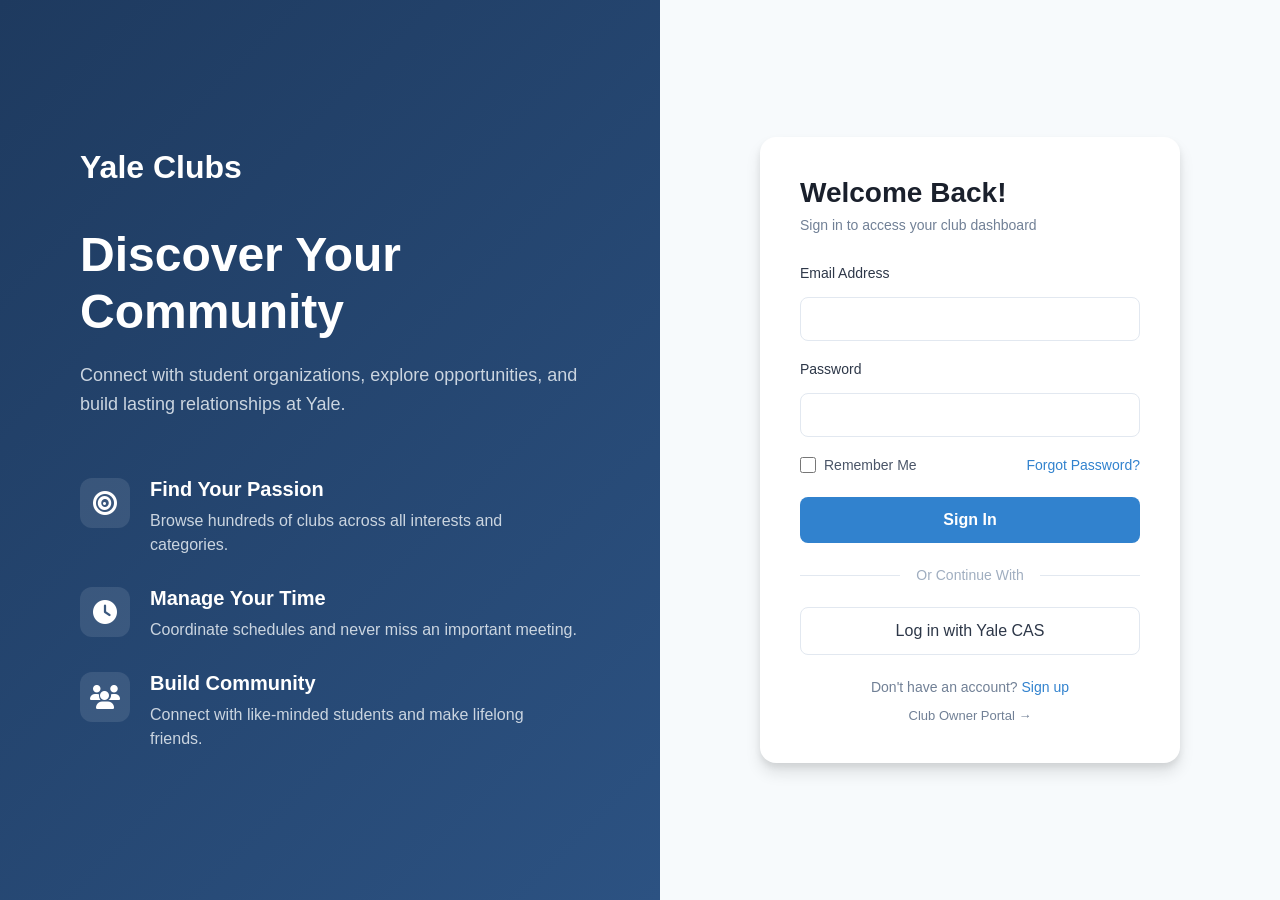
==== pages/student/index.html @ 203484f3 "Initial commit: Yale Clubs web application" ====
<!DOCTYPE html>
<html lang="en">
<head>
    <!-- Meta Tags -->
    <meta charset="UTF-8">
    <meta name="viewport" content="width=device-width, initial-scale=1.0">
    <title>Yale Clubs - Sign In</title>
    
    <!-- Stylesheets -->
    <link rel="stylesheet" href="../../css/styles.css">
    <link rel="stylesheet" href="https://cdnjs.cloudflare.com/ajax/libs/font-awesome/6.4.0/css/all.min.css">
</head>
<body>
    <div class="container">
        <!-- Left Column - Promotional Content -->
        <div class="left-column">
            <div class="content-wrapper">
                <!-- Logo and Headline -->
                <h1 class="logo">Yale Clubs</h1>
                <h2 class="headline">Discover Your Community</h2>
                <p class="description">
                    Connect with student organizations, explore opportunities, and build lasting relationships at Yale.
                </p>
                
                <!-- Features Section -->
                <div class="features">
                    <div class="feature">
                        <div class="feature-icon">
                            <i class="fas fa-bullseye"></i>
                        </div>
                        <div class="feature-content">
                            <h3>Find Your Passion</h3>
                            <p>Browse hundreds of clubs across all interests and categories.</p>
                        </div>
                    </div>
                    
                    <div class="feature">
                        <div class="feature-icon">
                            <i class="fas fa-clock"></i>
                        </div>
                        <div class="feature-content">
                            <h3>Manage Your Time</h3>
                            <p>Coordinate schedules and never miss an important meeting.</p>
                        </div>
                    </div>
                    
                    <div class="feature">
                        <div class="feature-icon">
                            <i class="fas fa-users"></i>
                        </div>
                        <div class="feature-content">
                            <h3>Build Community</h3>
                            <p>Connect with like-minded students and make lifelong friends.</p>
                        </div>
                    </div>
                </div>
            </div>
        </div>
        
        <!-- Right Column - Login Form -->
        <div class="right-column">
            <div class="login-card">
                <!-- Card Header -->
                <h2 class="card-title">Welcome Back!</h2>
                <p class="card-subtitle">Sign in to access your club dashboard</p>
                
                <!-- Login Form -->
                <form class="login-form">
                    <!-- Email Input -->
                    <div class="form-group">
                        <label for="email">Email Address</label>
                        <input type="email" id="email" name="email" required>
                    </div>
                    
                    <!-- Password Input -->
                    <div class="form-group">
                        <label for="password">Password</label>
                        <input type="password" id="password" name="password" required>
                    </div>
                    
                    <!-- Form Options -->
                    <div class="form-options">
                        <label class="checkbox-label">
                            <input type="checkbox" name="remember">
                            <span>Remember Me</span>
                        </label>
                        <a href="#" class="forgot-password">Forgot Password?</a>
                    </div>
                    
                    <!-- Submit Button -->
                    <button type="submit" class="btn-primary">Sign In</button>
                </form>
                
                <!-- Divider -->
                <div class="divider">
                    <span>Or Continue With</span>
                </div>
                
                <!-- CAS Login Button -->
                <button type="button" class="btn-cas">
                    Log in with Yale CAS
                </button>
                
                <!-- JavaScript Handlers -->
                <script>
                    document.querySelector('.login-form').addEventListener('submit', function(e) {
                        e.preventDefault();
                        window.location.href = 'dashboard.html';
                    });
                    
                    document.querySelector('.btn-cas').addEventListener('click', function(e) {
                        e.preventDefault();
                        window.location.href = 'dashboard.html';
                    });
                </script>
                
                <!-- Sign Up Link -->
                <p class="signup-link">
                    Don't have an account? <a href="#">Sign up</a>
                </p>
                
                <!-- Club Owner Portal Link -->
                <p class="signup-link" style="margin-top: 12px;">
                    <a href="../club/club-portal.html" style="color: #718096; font-size: 13px;">Club Owner Portal →</a>
                </p>
            </div>
        </div>
    </div>
</body>
</html>
---- css/styles.css ----
* {
    margin: 0;
    padding: 0;
    box-sizing: border-box;
}

body {
    font-family: -apple-system, BlinkMacSystemFont, 'Segoe UI', Roboto, 'Helvetica Neue', Arial, sans-serif;
    height: 100vh;
    overflow: hidden;
}

.container {
    display: flex;
    height: 100vh;
}

/* Left Column Styles */
.left-column {
    flex: 1;
    background: linear-gradient(135deg, #1e3a5f 0%, #2c5282 100%);
    color: white;
    display: flex;
    align-items: center;
    justify-content: center;
    padding: 60px;
}

.content-wrapper {
    max-width: 500px;
}

.logo {
    font-size: 32px;
    font-weight: 700;
    margin-bottom: 40px;
    color: white;
}

.headline {
    font-size: 48px;
    font-weight: 700;
    margin-bottom: 20px;
    line-height: 1.2;
    color: white;
}

.description {
    font-size: 18px;
    line-height: 1.6;
    color: #cbd5e0;
    margin-bottom: 60px;
}

.features {
    display: flex;
    flex-direction: column;
    gap: 30px;
}

.feature {
    display: flex;
    align-items: flex-start;
    gap: 20px;
}

.feature-icon {
    width: 50px;
    height: 50px;
    display: flex;
    align-items: center;
    justify-content: center;
    background: rgba(255, 255, 255, 0.1);
    border-radius: 12px;
    flex-shrink: 0;
}

.feature-icon i {
    font-size: 24px;
    color: white;
}

.feature-content h3 {
    font-size: 20px;
    font-weight: 600;
    margin-bottom: 8px;
    color: white;
}

.feature-content p {
    font-size: 16px;
    line-height: 1.5;
    color: #cbd5e0;
}

/* Right Column Styles */
.right-column {
    flex: 1;
    background: #f7fafc;
    display: flex;
    align-items: center;
    justify-content: center;
    padding: 40px;
}

.login-card {
    background: white;
    border-radius: 16px;
    box-shadow: 0 4px 6px rgba(0, 0, 0, 0.07), 0 10px 15px rgba(0, 0, 0, 0.1);
    padding: 40px;
    width: 100%;
    max-width: 420px;
}

.card-title {
    font-size: 28px;
    font-weight: 700;
    color: #1a202c;
    margin-bottom: 8px;
}

.card-subtitle {
    font-size: 14px;
    color: #718096;
    margin-bottom: 32px;
}

.login-form {
    margin-bottom: 24px;
}

.form-group {
    margin-bottom: 20px;
}

.form-group label {
    display: block;
    font-size: 14px;
    font-weight: 500;
    color: #2d3748;
    margin-bottom: 8px;
}

.form-group input {
    width: 100%;
    padding: 12px 16px;
    font-size: 16px;
    border: 1px solid #e2e8f0;
    border-radius: 8px;
    transition: border-color 0.2s, box-shadow 0.2s;
    background: white;
}

.form-group input:focus {
    outline: none;
    border-color: #3182ce;
    box-shadow: 0 0 0 3px rgba(49, 130, 206, 0.1);
}

.form-options {
    display: flex;
    justify-content: space-between;
    align-items: center;
    margin-bottom: 24px;
}

.checkbox-label {
    display: flex;
    align-items: center;
    gap: 8px;
    font-size: 14px;
    color: #4a5568;
    cursor: pointer;
}

.checkbox-label input[type="checkbox"] {
    width: 16px;
    height: 16px;
    cursor: pointer;
}

.forgot-password {
    font-size: 14px;
    color: #3182ce;
    text-decoration: none;
    font-weight: 500;
    transition: color 0.2s;
}

.forgot-password:hover {
    color: #2c5282;
}

.btn-primary {
    width: 100%;
    padding: 14px;
    font-size: 16px;
    font-weight: 600;
    color: white;
    background: #3182ce;
    border: none;
    border-radius: 8px;
    cursor: pointer;
    transition: background-color 0.2s;
}

.btn-primary:hover {
    background: #2c5282;
}

.btn-primary:active {
    background: #2a4a7a;
}

.divider {
    display: flex;
    align-items: center;
    text-align: center;
    margin: 24px 0;
    color: #a0aec0;
    font-size: 14px;
}

.divider::before,
.divider::after {
    content: '';
    flex: 1;
    border-bottom: 1px solid #e2e8f0;
}

.divider span {
    padding: 0 16px;
}

.btn-cas {
    width: 100%;
    padding: 14px;
    font-size: 16px;
    font-weight: 500;
    color: #2d3748;
    background: white;
    border: 1px solid #e2e8f0;
    border-radius: 8px;
    cursor: pointer;
    transition: border-color 0.2s, background-color 0.2s;
    margin-bottom: 24px;
}

.btn-cas:hover {
    border-color: #cbd5e0;
    background: #f7fafc;
}

.signup-link {
    text-align: center;
    font-size: 14px;
    color: #718096;
}

.signup-link a {
    color: #3182ce;
    text-decoration: none;
    font-weight: 500;
    transition: color 0.2s;
}

.signup-link a:hover {
    color: #2c5282;
}

/* Responsive Design */
@media (max-width: 968px) {
    .container {
        flex-direction: column;
    }
    
    .left-column {
        padding: 40px;
        min-height: 40vh;
    }
    
    .headline {
        font-size: 36px;
    }
    
    .features {
        gap: 20px;
    }
    
    .right-column {
        padding: 20px;
    }
}

@media (max-width: 640px) {
    .left-column {
        padding: 30px 20px;
    }
    
    .logo {
        font-size: 24px;
        margin-bottom: 20px;
    }
    
    .headline {
        font-size: 28px;
        margin-bottom: 12px;
    }
    
    .description {
        font-size: 16px;
        margin-bottom: 40px;
    }
    
    .feature {
        gap: 15px;
    }
    
    .feature-icon {
        width: 40px;
        height: 40px;
    }
    
    .feature-icon i {
        font-size: 20px;
    }
    
    .feature-content h3 {
        font-size: 18px;
    }
    
    .feature-content p {
        font-size: 14px;
    }
    
    .login-card {
        padding: 30px 24px;
    }
    
    .card-title {
        font-size: 24px;
    }
}

/* Dashboard Styles */
.dashboard-body {
    overflow: auto;
    background: #f7fafc;
}

/* Navigation Bar */
.navbar {
    background: linear-gradient(135deg, #1e3a5f 0%, #2c5282 100%);
    padding: 0 40px;
    height: 70px;
    display: flex;
    align-items: center;
    box-shadow: 0 2px 4px rgba(0, 0, 0, 0.1);
    position: sticky;
    top: 0;
    z-index: 1000;
}

.nav-container {
    width: 100%;
    max-width: 1400px;
    margin: 0 auto;
    display: flex;
    justify-content: space-between;
    align-items: center;
}

.nav-brand {
    display: flex;
    align-items: center;
    gap: 12px;
    text-decoration: none;
    color: inherit;
    transition: opacity 0.2s;
}

.nav-brand:hover {
    opacity: 0.9;
}

.logo-icon {
    width: 40px;
    height: 40px;
    background: white;
    color: #1e3a5f;
    display: flex;
    align-items: center;
    justify-content: center;
    font-weight: 700;
    font-size: 18px;
    border-radius: 4px;
}

.logo-text {
    font-size: 20px;
    font-weight: 600;
    color: white;
}

.nav-links {
    display: flex;
    align-items: center;
    gap: 8px;
}

.nav-link {
    padding: 10px 16px;
    color: #e2e8f0;
    text-decoration: none;
    font-size: 15px;
    font-weight: 500;
    border-radius: 8px;
    transition: all 0.2s;
    white-space: nowrap;
}

.nav-link:hover {
    color: white;
    background: rgba(255, 255, 255, 0.1);
}

.nav-link.active {
    color: #1e3a5f;
    background: #90cdf4;
    font-weight: 600;
}

.dashboard-content {
    padding: 40px;
    max-width: 1400px;
    margin: 0 auto;
}

.content-wrapper-dashboard {
    background: white;
    padding: 40px;
    border-radius: 12px;
    box-shadow: 0 1px 3px rgba(0, 0, 0, 0.1);
}

.content-wrapper-dashboard h1 {
    font-size: 32px;
    color: #1a202c;
    margin-bottom: 12px;
}

.content-wrapper-dashboard p {
    font-size: 16px;
    color: #718096;
}

/* Responsive Navigation */
@media (max-width: 968px) {
    .navbar {
        padding: 0 20px;
        height: 60px;
    }
    
    .nav-links {
        gap: 4px;
    }
    
    .nav-link {
        padding: 8px 12px;
        font-size: 14px;
    }
    
    .logo-icon {
        width: 36px;
        height: 36px;
        font-size: 16px;
    }
    
    .logo-text {
        font-size: 18px;
    }
}

@media (max-width: 768px) {
    .navbar {
        padding: 0 16px;
    }
    
    .nav-links {
        gap: 2px;
        overflow-x: auto;
        -webkit-overflow-scrolling: touch;
    }
    
    .nav-link {
        padding: 8px 10px;
        font-size: 13px;
    }
    
    .logo-text {
        display: none;
    }
    
    .dashboard-content {
        padding: 20px;
    }
    
    .content-wrapper-dashboard {
        padding: 24px;
    }
}

/* Applications Page Styles */
.applications-page {
    width: 100%;
}

.page-header {
    margin-bottom: 32px;
}

.page-title {
    font-size: 36px;
    font-weight: 700;
    color: #1a202c;
    margin-bottom: 8px;
}

.page-subtitle {
    font-size: 16px;
    color: #718096;
}

/* Summary Cards */
.summary-cards {
    display: grid;
    grid-template-columns: repeat(auto-fit, minmax(200px, 1fr));
    gap: 24px;
    margin-bottom: 40px;
}

.summary-card {
    background: white;
    border-radius: 12px;
    padding: 24px;
    box-shadow: 0 1px 3px rgba(0, 0, 0, 0.1);
    display: flex;
    align-items: center;
    gap: 16px;
    transition: transform 0.2s, box-shadow 0.2s;
}

.summary-card:hover {
    transform: translateY(-2px);
    box-shadow: 0 4px 6px rgba(0, 0, 0, 0.1);
}

.summary-icon {
    width: 48px;
    height: 48px;
    background: #edf2f7;
    border-radius: 10px;
    display: flex;
    align-items: center;
    justify-content: center;
    color: #4a5568;
    font-size: 20px;
}

.summary-icon.accepted {
    background: #c6f6d5;
    color: #22543d;
}

.summary-content {
    flex: 1;
}

.summary-label {
    font-size: 14px;
    color: #718096;
    margin-bottom: 4px;
}

.summary-value {
    font-size: 28px;
    font-weight: 700;
    color: #1a202c;
}

/* Application Listings */
.applications-list {
    display: flex;
    flex-direction: column;
    gap: 24px;
}

.application-card {
    background: white;
    border-radius: 12px;
    padding: 24px;
    box-shadow: 0 1px 3px rgba(0, 0, 0, 0.1);
    transition: box-shadow 0.2s;
}

.application-card:hover {
    box-shadow: 0 4px 6px rgba(0, 0, 0, 0.1);
}

.application-header {
    display: flex;
    justify-content: space-between;
    align-items: flex-start;
    margin-bottom: 16px;
    flex-wrap: wrap;
    gap: 16px;
}

.application-title-section {
    display: flex;
    align-items: center;
    gap: 12px;
    flex: 1;
}

.application-status-icon {
    font-size: 20px;
    width: 32px;
    height: 32px;
    display: flex;
    align-items: center;
    justify-content: center;
    border-radius: 6px;
}

.application-status-icon.under-review {
    color: #d69e2e;
    background: #fefcbf;
}

.application-status-icon.accepted {
    color: #22543d;
    background: #c6f6d5;
}

.application-title {
    font-size: 20px;
    font-weight: 600;
    color: #1a202c;
    margin: 0;
}

.application-actions {
    display: flex;
    gap: 12px;
    align-items: center;
}

.btn-secondary {
    padding: 10px 20px;
    font-size: 14px;
    font-weight: 500;
    color: #4a5568;
    background: white;
    border: 1px solid #e2e8f0;
    border-radius: 8px;
    cursor: pointer;
    transition: all 0.2s;
}

.btn-secondary:hover {
    border-color: #cbd5e0;
    background: #f7fafc;
}

.btn-primary-small {
    padding: 10px 20px;
    font-size: 14px;
    font-weight: 600;
    color: white;
    background: #3182ce;
    border: none;
    border-radius: 8px;
    cursor: pointer;
    transition: background-color 0.2s;
}

.btn-primary-small:hover {
    background: #2c5282;
}

.application-info {
    display: flex;
    flex-direction: column;
    gap: 12px;
}

.application-date {
    font-size: 14px;
    color: #718096;
    margin: 0;
}

.application-status {
    display: flex;
    align-items: center;
}

.status-badge {
    display: inline-block;
    padding: 6px 12px;
    font-size: 13px;
    font-weight: 600;
    border-radius: 6px;
    text-transform: uppercase;
    letter-spacing: 0.5px;
}

.status-under-review {
    background: #fefcbf;
    color: #d69e2e;
}

.status-accepted {
    background: #c6f6d5;
    color: #22543d;
}

.application-message {
    font-size: 14px;
    color: #4a5568;
    margin: 0;
    line-height: 1.5;
}

/* Responsive Applications Page */
@media (max-width: 768px) {
    .page-title {
        font-size: 28px;
    }
    
    .summary-cards {
        grid-template-columns: 1fr;
        gap: 16px;
    }
    
    .application-header {
        flex-direction: column;
    }
    
    .application-actions {
        width: 100%;
        flex-direction: column;
    }
    
    .btn-secondary,
    .btn-primary-small {
        width: 100%;
    }
}

/* Profile Page Styles */
.profile-page {
    width: 100%;
    max-width: 900px;
}

/* Profile Card Section */
.profile-card {
    background: white;
    border-radius: 12px;
    padding: 32px;
    box-shadow: 0 1px 3px rgba(0, 0, 0, 0.1);
    margin-bottom: 32px;
    display: flex;
    gap: 32px;
    flex-wrap: wrap;
}

.profile-picture-section {
    display: flex;
    flex-direction: column;
    align-items: center;
    gap: 16px;
}

.profile-picture {
    width: 120px;
    height: 120px;
    border-radius: 50%;
    background: linear-gradient(135deg, #1e3a5f 0%, #2c5282 100%);
    display: flex;
    align-items: center;
    justify-content: center;
    color: white;
    font-size: 48px;
}

.btn-change-photo {
    padding: 8px 16px;
    font-size: 14px;
    font-weight: 500;
    color: #4a5568;
    background: white;
    border: 1px solid #e2e8f0;
    border-radius: 8px;
    cursor: pointer;
    transition: all 0.2s;
}

.btn-change-photo:hover {
    border-color: #cbd5e0;
    background: #f7fafc;
}

.profile-info-section {
    flex: 1;
    min-width: 300px;
}

.profile-header-actions {
    display: flex;
    justify-content: space-between;
    align-items: flex-start;
    margin-bottom: 8px;
    flex-wrap: wrap;
    gap: 16px;
}

.profile-name {
    font-size: 28px;
    font-weight: 700;
    color: #1a202c;
    margin: 0;
}

.btn-edit-profile {
    padding: 8px 16px;
    font-size: 14px;
    font-weight: 500;
    color: #4a5568;
    background: white;
    border: 1px solid #e2e8f0;
    border-radius: 8px;
    cursor: pointer;
    transition: all 0.2s;
    display: flex;
    align-items: center;
    gap: 8px;
}

.btn-edit-profile:hover {
    border-color: #cbd5e0;
    background: #f7fafc;
}

.profile-title {
    font-size: 16px;
    color: #4a5568;
    margin: 0 0 24px 0;
}

.profile-details {
    display: flex;
    flex-direction: column;
    gap: 16px;
}

.profile-detail-item {
    display: flex;
    align-items: center;
    gap: 12px;
    font-size: 15px;
    color: #2d3748;
}

.profile-detail-item i {
    width: 20px;
    color: #718096;
}

/* Profile Sections */
.profile-section {
    background: white;
    border-radius: 12px;
    padding: 32px;
    box-shadow: 0 1px 3px rgba(0, 0, 0, 0.1);
    margin-bottom: 24px;
}

.section-title {
    font-size: 24px;
    font-weight: 700;
    color: #1e3a5f;
    margin: 0 0 16px 0;
}

.section-content {
    font-size: 15px;
    color: #4a5568;
    line-height: 1.6;
    margin: 0 0 12px 0;
}

.section-link {
    font-size: 14px;
    color: #3182ce;
    text-decoration: none;
    font-weight: 500;
    transition: color 0.2s;
}

.section-link:hover {
    color: #2c5282;
}

.section-header {
    display: flex;
    justify-content: space-between;
    align-items: center;
    margin-bottom: 20px;
}

.section-header .section-title {
    margin: 0;
}

/* Skills Tags */
.skills-tags {
    display: flex;
    flex-wrap: wrap;
    gap: 12px;
    margin-bottom: 16px;
}

.skill-tag {
    padding: 8px 16px;
    font-size: 14px;
    font-weight: 500;
    color: #1e3a5f;
    background: #edf2f7;
    border-radius: 20px;
    display: inline-block;
}

/* Clubs List */
.clubs-list {
    display: flex;
    flex-direction: column;
    gap: 16px;
}

.club-item {
    display: flex;
    align-items: center;
    gap: 16px;
    padding: 16px;
    background: #f7fafc;
    border-radius: 8px;
    transition: background-color 0.2s;
}

.club-item:hover {
    background: #edf2f7;
}

.club-icon {
    width: 48px;
    height: 48px;
    border-radius: 50%;
    background: #edf2f7;
    color: #1e3a5f;
    display: flex;
    align-items: center;
    justify-content: center;
    font-weight: 700;
    font-size: 20px;
    flex-shrink: 0;
}

.club-info {
    flex: 1;
}

.club-name {
    font-size: 16px;
    font-weight: 600;
    color: #1a202c;
    margin: 0 0 4px 0;
}

.club-role {
    font-size: 14px;
    color: #718096;
    margin: 0;
}

.club-view-link {
    font-size: 14px;
    color: #3182ce;
    text-decoration: none;
    font-weight: 500;
    transition: color 0.2s;
}

.club-view-link:hover {
    color: #2c5282;
}

/* Preferences */
.preference-item {
    display: flex;
    justify-content: space-between;
    align-items: center;
    padding: 20px 0;
    border-bottom: 1px solid #e2e8f0;
}

.preference-item:last-child {
    border-bottom: none;
}

.preference-info {
    flex: 1;
}

.preference-name {
    font-size: 16px;
    font-weight: 600;
    color: #1a202c;
    margin: 0 0 4px 0;
}

.preference-description {
    font-size: 14px;
    color: #718096;
    margin: 0;
}

/* Toggle Switch */
.toggle-switch {
    position: relative;
    display: inline-block;
    width: 50px;
    height: 28px;
    margin-left: 16px;
}

.toggle-switch input {
    opacity: 0;
    width: 0;
    height: 0;
}

.toggle-slider {
    position: absolute;
    cursor: pointer;
    top: 0;
    left: 0;
    right: 0;
    bottom: 0;
    background-color: #cbd5e0;
    transition: 0.3s;
    border-radius: 28px;
}

.toggle-slider:before {
    position: absolute;
    content: "";
    height: 20px;
    width: 20px;
    left: 4px;
    bottom: 4px;
    background-color: white;
    transition: 0.3s;
    border-radius: 50%;
}

.toggle-switch input:checked + .toggle-slider {
    background-color: #3182ce;
}

.toggle-switch input:checked + .toggle-slider:before {
    transform: translateX(22px);
}

/* Account Links */
.account-links {
    display: flex;
    flex-direction: column;
    gap: 12px;
}

.account-link {
    font-size: 15px;
    color: #2d3748;
    text-decoration: none;
    padding: 12px 0;
    transition: color 0.2s;
}

.account-link:hover {
    color: #3182ce;
}

.account-link-danger {
    color: #e53e3e;
}

.account-link-danger:hover {
    color: #c53030;
}

/* Responsive Profile Page */
@media (max-width: 768px) {
    .profile-card {
        flex-direction: column;
        padding: 24px;
    }
    
    .profile-header-actions {
        flex-direction: column;
        align-items: flex-start;
    }
    
    .btn-edit-profile {
        width: 100%;
        justify-content: center;
    }
    
    .profile-section {
        padding: 24px;
    }
    
    .section-header {
        flex-direction: column;
        align-items: flex-start;
        gap: 12px;
    }
    
    .preference-item {
        flex-direction: column;
        align-items: flex-start;
        gap: 12px;
    }
    
    .toggle-switch {
        margin-left: 0;
    }
}

/* Dashboard Page Styles */
.dashboard-page {
    width: 100%;
}

.dashboard-header {
    margin-bottom: 32px;
}

.dashboard-title {
    font-size: 36px;
    font-weight: 700;
    color: #1a202c;
    margin: 0 0 8px 0;
}

.dashboard-subtitle {
    font-size: 16px;
    color: #718096;
    margin: 0;
}

/* Dashboard Summary Cards */
.dashboard-summary-cards {
    display: grid;
    grid-template-columns: repeat(auto-fit, minmax(200px, 1fr));
    gap: 24px;
    margin-bottom: 40px;
}

.summary-card-dashboard {
    background: white;
    border-radius: 12px;
    padding: 24px;
    box-shadow: 0 1px 3px rgba(0, 0, 0, 0.1);
    display: flex;
    align-items: center;
    gap: 16px;
    transition: transform 0.2s, box-shadow 0.2s;
}

.summary-card-dashboard:hover {
    transform: translateY(-2px);
    box-shadow: 0 4px 6px rgba(0, 0, 0, 0.1);
}

.summary-icon-dashboard {
    width: 56px;
    height: 56px;
    background: #edf2f7;
    border-radius: 12px;
    display: flex;
    align-items: center;
    justify-content: center;
    color: #3182ce;
    font-size: 24px;
    flex-shrink: 0;
}

.summary-content-dashboard {
    flex: 1;
}

.summary-label-dashboard {
    font-size: 14px;
    color: #718096;
    margin-bottom: 4px;
}

.summary-value-dashboard {
    font-size: 32px;
    font-weight: 700;
    color: #1a202c;
}

/* Dashboard Grid Layout */
.dashboard-grid {
    display: grid;
    grid-template-columns: 2fr 1fr;
    gap: 24px;
}

.dashboard-main-column {
    display: flex;
    flex-direction: column;
}

.dashboard-sidebar {
    display: flex;
    flex-direction: column;
    gap: 24px;
}

/* Dashboard Sections */
.dashboard-section {
    background: white;
    border-radius: 12px;
    padding: 32px;
    box-shadow: 0 1px 3px rgba(0, 0, 0, 0.1);
    margin-bottom: 24px;
}

.section-header-dashboard {
    display: flex;
    justify-content: space-between;
    align-items: center;
    margin-bottom: 24px;
}

.section-title-dashboard {
    font-size: 24px;
    font-weight: 700;
    color: #1a202c;
    margin: 0;
}

.section-link-dashboard {
    font-size: 14px;
    color: #3182ce;
    text-decoration: none;
    font-weight: 500;
    transition: color 0.2s;
}

.section-link-dashboard:hover {
    color: #2c5282;
}

/* Clubs List Dashboard */
.clubs-list-dashboard {
    display: flex;
    flex-direction: column;
    gap: 20px;
}

.club-card-dashboard {
    display: flex;
    gap: 20px;
    padding: 20px;
    background: #f7fafc;
    border-radius: 12px;
    transition: background-color 0.2s;
}

.club-card-dashboard:hover {
    background: #edf2f7;
}

.club-image-placeholder {
    width: 120px;
    height: 120px;
    background: #e2e8f0;
    border-radius: 8px;
    display: flex;
    align-items: center;
    justify-content: center;
    color: #718096;
    font-size: 48px;
    flex-shrink: 0;
}

.club-details-dashboard {
    flex: 1;
}

.club-header-dashboard {
    display: flex;
    align-items: center;
    gap: 12px;
    margin-bottom: 8px;
}

.club-name-dashboard {
    font-size: 20px;
    font-weight: 600;
    color: #1a202c;
    margin: 0;
}

.leader-badge {
    padding: 4px 12px;
    font-size: 12px;
    font-weight: 600;
    color: white;
    background: #3182ce;
    border-radius: 12px;
    text-transform: uppercase;
    letter-spacing: 0.5px;
}

.club-meta {
    font-size: 14px;
    color: #718096;
    margin: 0 0 12px 0;
}

.club-next-event {
    display: flex;
    align-items: center;
    gap: 8px;
    font-size: 14px;
    color: #4a5568;
    margin-bottom: 16px;
}

.club-next-event i {
    color: #3182ce;
}

.club-actions-dashboard {
    display: flex;
    gap: 12px;
    flex-wrap: wrap;
}

.btn-view-details {
    padding: 10px 20px;
    font-size: 14px;
    font-weight: 500;
    color: #4a5568;
    background: white;
    border: 1px solid #e2e8f0;
    border-radius: 8px;
    cursor: pointer;
    transition: all 0.2s;
}

.btn-view-details:hover {
    border-color: #cbd5e0;
    background: #f7fafc;
}

.btn-manage-club {
    padding: 10px 20px;
    font-size: 14px;
    font-weight: 600;
    color: white;
    background: #3182ce;
    border: none;
    border-radius: 8px;
    cursor: pointer;
    transition: background-color 0.2s;
}

.btn-manage-club:hover {
    background: #2c5282;
}

/* Sidebar Sections */
.sidebar-section {
    background: white;
    border-radius: 12px;
    padding: 24px;
    box-shadow: 0 1px 3px rgba(0, 0, 0, 0.1);
}

.sidebar-title {
    font-size: 18px;
    font-weight: 700;
    color: #1a202c;
    margin: 0 0 20px 0;
}

/* Event Item */
.event-item {
    display: flex;
    gap: 12px;
    padding: 12px;
    background: #f7fafc;
    border-radius: 8px;
}

.event-icon {
    width: 40px;
    height: 40px;
    background: #edf2f7;
    border-radius: 8px;
    display: flex;
    align-items: center;
    justify-content: center;
    color: #3182ce;
    flex-shrink: 0;
}

.event-details {
    flex: 1;
}

.event-name {
    font-size: 15px;
    font-weight: 600;
    color: #1a202c;
    margin-bottom: 4px;
}

.event-club {
    font-size: 13px;
    color: #718096;
    margin-bottom: 4px;
}

.event-time {
    font-size: 13px;
    color: #4a5568;
}

/* Quick Actions */
.quick-actions-list {
    display: flex;
    flex-direction: column;
    gap: 8px;
}

.quick-action-item {
    display: flex;
    align-items: center;
    gap: 12px;
    padding: 12px;
    background: #f7fafc;
    border-radius: 8px;
    text-decoration: none;
    color: #2d3748;
    font-size: 14px;
    transition: background-color 0.2s;
}

.quick-action-item:hover {
    background: #edf2f7;
}

.quick-action-item i {
    color: #3182ce;
    width: 20px;
}

/* Application Deadlines */
.deadline-list {
    display: flex;
    flex-direction: column;
    gap: 12px;
}

.deadline-item {
    display: flex;
    justify-content: space-between;
    align-items: center;
    padding: 12px;
    background: #f7fafc;
    border-radius: 8px;
}

.deadline-info {
    flex: 1;
}

.deadline-club {
    font-size: 14px;
    font-weight: 600;
    color: #1a202c;
    margin-bottom: 4px;
}

.deadline-time {
    font-size: 12px;
    color: #718096;
}

.deadline-tag {
    padding: 4px 10px;
    font-size: 11px;
    font-weight: 600;
    border-radius: 12px;
    text-transform: uppercase;
    letter-spacing: 0.5px;
}

.deadline-tag.urgent {
    background: #fed7d7;
    color: #c53030;
}

.deadline-tag.soon {
    background: #feebc8;
    color: #c05621;
}

/* Responsive Dashboard */
@media (max-width: 1024px) {
    .dashboard-grid {
        grid-template-columns: 1fr;
    }
    
    .dashboard-sidebar {
        order: -1;
    }
}

@media (max-width: 768px) {
    .dashboard-title {
        font-size: 28px;
    }
    
    .dashboard-summary-cards {
        grid-template-columns: 1fr;
        gap: 16px;
    }
    
    .dashboard-section {
        padding: 24px;
    }
    
    .club-card-dashboard {
        flex-direction: column;
    }
    
    .club-image-placeholder {
        width: 100%;
        height: 200px;
    }
    
    .club-actions-dashboard {
        flex-direction: column;
    }
    
    .btn-view-details,
    .btn-manage-club {
        width: 100%;
    }
}

/* Calendar Page Styles */
.calendar-page {
    width: 100%;
    max-width: 1200px;
}

.calendar-header {
    margin-bottom: 32px;
}

.calendar-title {
    font-size: 36px;
    font-weight: 700;
    color: #1a202c;
    margin: 0 0 8px 0;
}

.calendar-subtitle {
    font-size: 16px;
    color: #718096;
    margin: 0;
}

/* Info Box */
.info-box {
    background: #edf2f7;
    border-radius: 12px;
    padding: 20px;
    margin-bottom: 32px;
    display: flex;
    gap: 16px;
    align-items: flex-start;
}

.info-icon {
    width: 32px;
    height: 32px;
    background: #3182ce;
    border-radius: 50%;
    display: flex;
    align-items: center;
    justify-content: center;
    color: white;
    font-size: 18px;
    flex-shrink: 0;
}

.info-content {
    flex: 1;
}

.info-title {
    font-size: 18px;
    font-weight: 700;
    color: #1a202c;
    margin: 0 0 8px 0;
}

.info-description {
    font-size: 14px;
    color: #4a5568;
    line-height: 1.6;
    margin: 0;
}

/* Availability Section */
.availability-section {
    background: white;
    border-radius: 12px;
    padding: 32px;
    box-shadow: 0 1px 3px rgba(0, 0, 0, 0.1);
    margin-bottom: 32px;
}

.availability-header {
    display: flex;
    justify-content: space-between;
    align-items: flex-start;
    margin-bottom: 24px;
    flex-wrap: wrap;
    gap: 16px;
}

.availability-title {
    font-size: 24px;
    font-weight: 700;
    color: #1a202c;
    margin: 0 0 8px 0;
}

.availability-subtitle {
    font-size: 14px;
    color: #718096;
    margin: 0;
}

/* Week Navigation */
.week-navigation {
    display: flex;
    align-items: center;
    gap: 12px;
}

.week-nav-btn {
    width: 36px;
    height: 36px;
    border: 1px solid #e2e8f0;
    background: white;
    border-radius: 8px;
    cursor: pointer;
    display: flex;
    align-items: center;
    justify-content: center;
    color: #4a5568;
    transition: all 0.2s;
}

.week-nav-btn:hover {
    border-color: #cbd5e0;
    background: #f7fafc;
    color: #2d3748;
}

.week-display {
    font-size: 15px;
    color: #2d3748;
    font-weight: 500;
    min-width: 120px;
    text-align: center;
}

/* Calendar Grid */
.calendar-grid-container {
    overflow-x: auto;
    margin-bottom: 24px;
}

.calendar-grid {
    display: grid;
    grid-template-columns: 80px 1fr;
    min-width: 800px;
    border: 1px solid #e2e8f0;
    border-radius: 8px;
    overflow: hidden;
}

.time-column {
    display: grid;
    grid-template-rows: repeat(14, 60px);
    background: #f7fafc;
    border-right: 1px solid #e2e8f0;
}

.time-slot {
    display: flex;
    align-items: center;
    padding: 0 12px;
    font-size: 13px;
    color: #4a5568;
    border-bottom: 1px solid #e2e8f0;
}

.days-grid {
    display: grid;
    grid-template-columns: repeat(7, 1fr);
    grid-template-rows: 40px repeat(14, 60px);
}

.day-header {
    display: flex;
    align-items: center;
    justify-content: center;
    font-size: 14px;
    font-weight: 600;
    color: #2d3748;
    background: #f7fafc;
    border-bottom: 1px solid #e2e8f0;
    border-right: 1px solid #e2e8f0;
}

.day-header:last-child {
    border-right: none;
}

.time-cell {
    border-right: 1px solid #e2e8f0;
    border-bottom: 1px solid #e2e8f0;
    background: white;
    cursor: pointer;
    transition: background-color 0.2s;
    position: relative;
}

.time-cell:hover {
    background: #f7fafc;
}

.time-cell.available {
    background: #3182ce;
}

.time-cell.available:hover {
    background: #2c5282;
}

.time-cell.unavailable {
    background: #e2e8f0;
}

.time-cell.unavailable:hover {
    background: #cbd5e0;
}

.days-grid > .time-cell:nth-child(7n) {
    border-right: none;
}

/* Calendar Legend */
.calendar-legend {
    display: flex;
    gap: 24px;
    justify-content: center;
    padding-top: 16px;
    border-top: 1px solid #e2e8f0;
}

.legend-item {
    display: flex;
    align-items: center;
    gap: 8px;
    font-size: 14px;
    color: #4a5568;
}

.legend-box {
    width: 20px;
    height: 20px;
    border-radius: 4px;
    border: 1px solid #e2e8f0;
}

.legend-box.available {
    background: #3182ce;
    border-color: #3182ce;
}

.legend-box.unavailable {
    background: white;
}

/* Calendar Bottom Sections */
.calendar-bottom-sections {
    display: grid;
    grid-template-columns: 1fr 1fr;
    gap: 24px;
}

.tips-section,
.privacy-section {
    background: white;
    border-radius: 12px;
    padding: 24px;
    box-shadow: 0 1px 3px rgba(0, 0, 0, 0.1);
    display: flex;
    gap: 16px;
    align-items: flex-start;
}

.section-icon {
    width: 40px;
    height: 40px;
    background: #edf2f7;
    border-radius: 8px;
    display: flex;
    align-items: center;
    justify-content: center;
    color: #3182ce;
    font-size: 20px;
    flex-shrink: 0;
}

.section-content {
    flex: 1;
}

.section-title {
    font-size: 18px;
    font-weight: 700;
    color: #1a202c;
    margin: 0 0 16px 0;
}

/* Tips List */
.tips-list {
    list-style: none;
    padding: 0;
    margin: 0;
    display: flex;
    flex-direction: column;
    gap: 12px;
}

.tips-list li {
    font-size: 14px;
    color: #4a5568;
    line-height: 1.6;
    padding-left: 20px;
    position: relative;
}

.tips-list li::before {
    content: '•';
    position: absolute;
    left: 0;
    color: #3182ce;
    font-weight: bold;
    font-size: 18px;
}

/* Privacy Options */
.privacy-options {
    display: flex;
    flex-direction: column;
    gap: 16px;
}

.privacy-option {
    display: flex;
    gap: 12px;
    align-items: flex-start;
    cursor: pointer;
}

.privacy-option input[type="checkbox"] {
    display: none;
}

.checkmark {
    width: 20px;
    height: 20px;
    border: 2px solid #cbd5e0;
    border-radius: 4px;
    background: white;
    flex-shrink: 0;
    margin-top: 2px;
    position: relative;
    transition: all 0.2s;
}

.privacy-option input[type="checkbox"]:checked + .checkmark {
    background: #3182ce;
    border-color: #3182ce;
}

.privacy-option input[type="checkbox"]:checked + .checkmark::after {
    content: '';
    position: absolute;
    left: 6px;
    top: 2px;
    width: 5px;
    height: 10px;
    border: solid white;
    border-width: 0 2px 2px 0;
    transform: rotate(45deg);
}

.privacy-option-content {
    flex: 1;
}

.privacy-option-title {
    font-size: 15px;
    font-weight: 600;
    color: #1a202c;
    margin-bottom: 4px;
}

.privacy-option-description {
    font-size: 13px;
    color: #718096;
    line-height: 1.5;
}

/* Responsive Calendar */
@media (max-width: 1024px) {
    .calendar-bottom-sections {
        grid-template-columns: 1fr;
    }
}

@media (max-width: 768px) {
    .calendar-title {
        font-size: 28px;
    }
    
    .availability-header {
        flex-direction: column;
    }
    
    .week-navigation {
        width: 100%;
        justify-content: center;
    }
    
    .calendar-grid {
        min-width: 600px;
    }
    
    .time-column {
        grid-template-rows: repeat(14, 50px);
    }
    
    .days-grid {
        grid-template-rows: 35px repeat(14, 50px);
    }
    
    .time-slot {
        font-size: 12px;
        padding: 0 8px;
    }
    
    .day-header {
        font-size: 12px;
    }
    
    .tips-section,
    .privacy-section {
        flex-direction: column;
    }
}

/* Owner Panel Styles */
.owner-panel {
    width: 100%;
}

.owner-header {
    display: flex;
    justify-content: space-between;
    align-items: center;
    margin-bottom: 32px;
    flex-wrap: wrap;
    gap: 16px;
}

.owner-title {
    font-size: 32px;
    font-weight: 700;
    color: #1a202c;
    margin: 0;
}

.btn-view-public {
    padding: 10px 20px;
    font-size: 14px;
    font-weight: 600;
    color: white;
    background: #3182ce;
    border: none;
    border-radius: 8px;
    cursor: pointer;
    transition: background-color 0.2s;
}

.btn-view-public:hover {
    background: #2c5282;
}

/* Owner Tabs */
.owner-tabs {
    display: flex;
    gap: 8px;
    border-bottom: 2px solid #e2e8f0;
    margin-bottom: 32px;
    overflow-x: auto;
}

.owner-tab {
    padding: 12px 20px;
    font-size: 15px;
    font-weight: 500;
    color: #718096;
    text-decoration: none;
    border-bottom: 3px solid transparent;
    margin-bottom: -2px;
    transition: color 0.2s;
    white-space: nowrap;
}

.owner-tab:hover {
    color: #3182ce;
}

.owner-tab.active {
    color: #3182ce;
    border-bottom-color: #3182ce;
}

/* Metrics Grid */
.metrics-grid {
    display: grid;
    grid-template-columns: repeat(auto-fit, minmax(180px, 1fr));
    gap: 20px;
    margin-bottom: 40px;
}

.metric-card {
    background: white;
    border-radius: 12px;
    padding: 24px;
    box-shadow: 0 1px 3px rgba(0, 0, 0, 0.1);
    text-align: center;
}

.metric-label {
    font-size: 14px;
    color: #718096;
    margin-bottom: 8px;
}

.metric-value {
    font-size: 36px;
    font-weight: 700;
    color: #1a202c;
    margin-bottom: 4px;
}

.metric-note {
    font-size: 13px;
    color: #a0aec0;
}

/* Quick Actions Section */
.quick-actions-section {
    margin-bottom: 40px;
}

.section-heading {
    font-size: 20px;
    font-weight: 700;
    color: #1a202c;
    margin: 0 0 20px 0;
}

.quick-actions-grid {
    display: grid;
    grid-template-columns: repeat(auto-fit, minmax(200px, 1fr));
    gap: 16px;
}

.quick-action-btn {
    display: flex;
    align-items: center;
    gap: 12px;
    padding: 16px 20px;
    background: white;
    border: 1px solid #e2e8f0;
    border-radius: 8px;
    cursor: pointer;
    text-decoration: none;
    color: #2d3748;
    font-size: 14px;
    font-weight: 500;
    transition: all 0.2s;
}

.quick-action-btn:hover {
    border-color: #3182ce;
    background: #f7fafc;
    color: #3182ce;
}

.quick-action-btn i {
    font-size: 18px;
    color: #3182ce;
}

/* Club Banner */
.club-banner {
    background: linear-gradient(135deg, #3182ce 0%, #2c5282 100%);
    border-radius: 12px;
    padding: 48px 32px;
    text-align: center;
    margin-bottom: 32px;
    color: white;
}

.club-name-banner {
    font-size: 48px;
    font-weight: 700;
    margin: 0 0 8px 0;
    color: white;
}

.club-category-banner {
    font-size: 18px;
    margin: 0;
    color: rgba(255, 255, 255, 0.9);
}

/* Club Description Section */
.club-description-section {
    background: white;
    border-radius: 12px;
    padding: 32px;
    box-shadow: 0 1px 3px rgba(0, 0, 0, 0.1);
    margin-bottom: 32px;
}

.club-tags {
    display: flex;
    gap: 12px;
    margin-bottom: 20px;
    flex-wrap: wrap;
}

.club-tag {
    padding: 6px 16px;
    font-size: 13px;
    font-weight: 500;
    color: #4a5568;
    background: #edf2f7;
    border-radius: 20px;
    cursor: pointer;
    transition: all 0.2s;
}

.club-tag:hover {
    background: #e2e8f0;
}

.club-tag.active {
    background: #3182ce;
    color: white;
}

.club-description-title {
    font-size: 18px;
    font-weight: 600;
    color: #1a202c;
    margin: 0 0 8px 0;
}

.club-description-text {
    font-size: 15px;
    color: #4a5568;
    line-height: 1.6;
    margin: 0;
}

/* Recent Activity Section */
.recent-activity-section {
    background: white;
    border-radius: 12px;
    padding: 32px;
    box-shadow: 0 1px 3px rgba(0, 0, 0, 0.1);
}

.activity-list {
    display: flex;
    flex-direction: column;
    gap: 0;
}

.activity-item {
    display: flex;
    align-items: center;
    gap: 16px;
    padding: 20px 0;
    border-bottom: 1px solid #e2e8f0;
}

.activity-item:last-child {
    border-bottom: none;
}

.activity-icon {
    width: 40px;
    height: 40px;
    display: flex;
    align-items: center;
    justify-content: center;
    background: #edf2f7;
    border-radius: 8px;
    color: #3182ce;
    font-size: 18px;
    flex-shrink: 0;
}

.activity-content {
    flex: 1;
}

.activity-title {
    font-size: 15px;
    font-weight: 500;
    color: #1a202c;
    margin-bottom: 4px;
}

.activity-date {
    font-size: 13px;
    color: #718096;
}

.activity-status {
    padding: 6px 12px;
    font-size: 12px;
    font-weight: 600;
    border-radius: 12px;
    text-transform: uppercase;
    letter-spacing: 0.5px;
}

.activity-status.pending {
    background: #fed7d7;
    color: #c53030;
}

.activity-status.accepted {
    background: #c6f6d5;
    color: #22543d;
}

/* Responsive Owner Panel */
@media (max-width: 768px) {
    .owner-title {
        font-size: 24px;
    }
    
    .metrics-grid {
        grid-template-columns: 1fr;
    }
    
    .quick-actions-grid {
        grid-template-columns: 1fr;
    }
    
    .club-name-banner {
        font-size: 36px;
    }
    
    .owner-tabs {
        gap: 4px;
    }
    
    .owner-tab {
        padding: 10px 12px;
        font-size: 14px;
    }
}

/* Owner Subtitle */
.owner-subtitle {
    font-size: 14px;
    color: #718096;
    margin: 4px 0 0 0;
}

/* Notification Form Section */
.notification-form-section {
    background: white;
    border-radius: 12px;
    padding: 32px;
    box-shadow: 0 1px 3px rgba(0, 0, 0, 0.1);
    margin-bottom: 32px;
}

.notification-form {
    display: flex;
    flex-direction: column;
    gap: 24px;
}

.form-group {
    display: flex;
    flex-direction: column;
    gap: 8px;
}

.form-label {
    font-size: 14px;
    font-weight: 600;
    color: #2d3748;
}

.form-input,
.form-select,
.form-textarea {
    padding: 12px 16px;
    font-size: 15px;
    border: 1px solid #e2e8f0;
    border-radius: 8px;
    transition: border-color 0.2s, box-shadow 0.2s;
    font-family: inherit;
}

.form-input:focus,
.form-select:focus,
.form-textarea:focus {
    outline: none;
    border-color: #3182ce;
    box-shadow: 0 0 0 3px rgba(49, 130, 206, 0.1);
}

.form-select {
    background: white;
    cursor: pointer;
    appearance: none;
    background-image: url("data:image/svg+xml,%3Csvg xmlns='http://www.w3.org/2000/svg' width='12' height='12' viewBox='0 0 12 12'%3E%3Cpath fill='%234a5568' d='M6 9L1 4h10z'/%3E%3C/svg%3E");
    background-repeat: no-repeat;
    background-position: right 16px center;
    padding-right: 40px;
}

.form-textarea {
    resize: vertical;
    min-height: 120px;
}

/* Upload Area */
.upload-area {
    border: 2px dashed #cbd5e0;
    border-radius: 8px;
    padding: 48px 24px;
    text-align: center;
    cursor: pointer;
    transition: all 0.2s;
    background: #f7fafc;
    position: relative;
}

.upload-area:hover {
    border-color: #3182ce;
    background: #edf2f7;
}

.upload-area.drag-over {
    border-color: #3182ce;
    background: #e6f2ff;
}

.upload-area.has-file {
    border-color: #3182ce;
    background: #e6f2ff;
}

.upload-icon {
    font-size: 48px;
    color: #718096;
    margin-bottom: 16px;
}

.upload-text {
    font-size: 15px;
    font-weight: 500;
    color: #2d3748;
    margin: 0 0 8px 0;
}

.upload-hint {
    font-size: 13px;
    color: #718096;
    margin: 0;
}

.file-input {
    position: absolute;
    width: 100%;
    height: 100%;
    top: 0;
    left: 0;
    opacity: 0;
    cursor: pointer;
}

/* Form Actions */
.form-actions {
    display: flex;
    gap: 12px;
    align-items: center;
}

.btn-send-notification {
    display: flex;
    align-items: center;
    gap: 8px;
    padding: 14px 24px;
    font-size: 15px;
    font-weight: 600;
    color: white;
    background: #3182ce;
    border: none;
    border-radius: 8px;
    cursor: pointer;
    transition: background-color 0.2s;
}

.btn-send-notification:hover {
    background: #2c5282;
}

.btn-save-draft {
    padding: 14px 24px;
    font-size: 15px;
    font-weight: 500;
    color: #4a5568;
    background: white;
    border: 1px solid #e2e8f0;
    border-radius: 8px;
    cursor: pointer;
    transition: all 0.2s;
}

.btn-save-draft:hover {
    border-color: #cbd5e0;
    background: #f7fafc;
}

/* Sent Notifications Section */
.sent-notifications-section {
    background: white;
    border-radius: 12px;
    padding: 32px;
    box-shadow: 0 1px 3px rgba(0, 0, 0, 0.1);
}

.notifications-list {
    display: flex;
    flex-direction: column;
    gap: 0;
}

.notification-item {
    display: flex;
    justify-content: space-between;
    align-items: center;
    padding: 20px 0;
    border-bottom: 1px solid #e2e8f0;
}

.notification-item:last-child {
    border-bottom: none;
}

.notification-content {
    flex: 1;
}

.notification-title {
    font-size: 15px;
    font-weight: 500;
    color: #1a202c;
    margin-bottom: 4px;
}

.notification-meta {
    font-size: 13px;
    color: #718096;
}

.notification-status {
    padding: 6px 12px;
    font-size: 12px;
    font-weight: 600;
    border-radius: 12px;
    text-transform: uppercase;
    letter-spacing: 0.5px;
}

.notification-status.delivered {
    background: #c6f6d5;
    color: #22543d;
}

/* Responsive Notifications */
@media (max-width: 768px) {
    .notification-form-section,
    .sent-notifications-section {
        padding: 24px;
    }
    
    .form-actions {
        flex-direction: column;
    }
    
    .btn-send-notification,
    .btn-save-draft {
        width: 100%;
    }
    
    .upload-area {
        padding: 32px 16px;
    }
    
    .notification-item {
        flex-direction: column;
        align-items: flex-start;
        gap: 12px;
    }
}

/* Meeting Schedule Section */
.meeting-schedule-section {
    background: white;
    border-radius: 12px;
    padding: 32px;
    box-shadow: 0 1px 3px rgba(0, 0, 0, 0.1);
    margin-bottom: 32px;
}

.section-header-with-button {
    display: flex;
    justify-content: space-between;
    align-items: center;
    margin-bottom: 24px;
    flex-wrap: wrap;
    gap: 16px;
}

.btn-add-meeting {
    display: flex;
    align-items: center;
    gap: 8px;
    padding: 10px 20px;
    font-size: 14px;
    font-weight: 600;
    color: white;
    background: #3182ce;
    border: none;
    border-radius: 8px;
    cursor: pointer;
    transition: background-color 0.2s;
}

.btn-add-meeting:hover {
    background: #2c5282;
}

.meeting-schedule-list {
    display: flex;
    flex-direction: column;
    gap: 0;
}

.meeting-schedule-item {
    display: flex;
    align-items: center;
    gap: 16px;
    padding: 20px 0;
    border-bottom: 1px solid #e2e8f0;
}

.meeting-schedule-item:last-child {
    border-bottom: none;
}

.schedule-icon {
    width: 40px;
    height: 40px;
    display: flex;
    align-items: center;
    justify-content: center;
    background: #edf2f7;
    border-radius: 8px;
    color: #3182ce;
    font-size: 18px;
    flex-shrink: 0;
}

.schedule-content {
    flex: 1;
}

.schedule-day {
    font-size: 16px;
    font-weight: 600;
    color: #1a202c;
    margin-bottom: 4px;
}

.schedule-details {
    display: flex;
    gap: 16px;
    flex-wrap: wrap;
}

.schedule-time,
.schedule-location {
    font-size: 14px;
    color: #718096;
}

.schedule-actions {
    display: flex;
    gap: 16px;
    align-items: center;
}

.schedule-edit {
    font-size: 14px;
    color: #3182ce;
    text-decoration: none;
    font-weight: 500;
    transition: color 0.2s;
}

.schedule-edit:hover {
    color: #2c5282;
}

.schedule-remove {
    font-size: 14px;
    color: #e53e3e;
    text-decoration: none;
    font-weight: 500;
    transition: color 0.2s;
}

.schedule-remove:hover {
    color: #c53030;
}

/* Upcoming Events Section */
.upcoming-events-section {
    background: white;
    border-radius: 12px;
    padding: 32px;
    box-shadow: 0 1px 3px rgba(0, 0, 0, 0.1);
}

.events-list {
    display: flex;
    flex-direction: column;
    gap: 0;
}

.event-item {
    display: flex;
    justify-content: space-between;
    align-items: center;
    padding: 20px 0;
    border-bottom: 1px solid #e2e8f0;
}

.event-item:last-child {
    border-bottom: none;
}

.event-content {
    flex: 1;
}

.event-title {
    font-size: 16px;
    font-weight: 600;
    color: #1a202c;
    margin-bottom: 8px;
}

.event-details {
    display: flex;
    gap: 20px;
    flex-wrap: wrap;
}

.event-detail {
    display: flex;
    align-items: center;
    gap: 6px;
    font-size: 14px;
    color: #718096;
}

.event-detail i {
    color: #3182ce;
    width: 16px;
}

.event-rsvps {
    font-size: 14px;
    font-weight: 500;
    color: #3182ce;
}

/* Responsive Meetings */
@media (max-width: 768px) {
    .meeting-schedule-section,
    .upcoming-events-section {
        padding: 24px;
    }
    
    .section-header-with-button {
        flex-direction: column;
        align-items: flex-start;
    }
    
    .btn-add-meeting {
        width: 100%;
        justify-content: center;
    }
    
    .meeting-schedule-item {
        flex-direction: column;
        align-items: flex-start;
        gap: 12px;
    }
    
    .schedule-actions {
        width: 100%;
        justify-content: flex-end;
    }
    
    .event-item {
        flex-direction: column;
        align-items: flex-start;
        gap: 12px;
    }
    
    .event-details {
        flex-direction: column;
        gap: 8px;
    }
}

/* Settings Section */
.settings-section {
    background: white;
    border-radius: 12px;
    padding: 32px;
    box-shadow: 0 1px 3px rgba(0, 0, 0, 0.1);
    margin-bottom: 32px;
}

.settings-form {
    display: flex;
    flex-direction: column;
    gap: 24px;
}

.btn-edit-details {
    display: flex;
    align-items: center;
    gap: 8px;
    padding: 10px 20px;
    font-size: 14px;
    font-weight: 500;
    color: #4a5568;
    background: white;
    border: 1px solid #e2e8f0;
    border-radius: 8px;
    cursor: pointer;
    transition: all 0.2s;
}

.btn-edit-details:hover {
    border-color: #cbd5e0;
    background: #f7fafc;
}

/* Banner Upload Area */
.banner-upload-area {
    border: 2px dashed #cbd5e0;
    border-radius: 8px;
    padding: 48px 24px;
    text-align: center;
    cursor: pointer;
    transition: all 0.2s;
    background: #f7fafc;
    position: relative;
    min-height: 200px;
    display: flex;
    flex-direction: column;
    align-items: center;
    justify-content: center;
}

.banner-upload-area:hover {
    border-color: #3182ce;
    background: #edf2f7;
}

.banner-upload-area.drag-over {
    border-color: #3182ce;
    background: #e6f2ff;
}

.banner-upload-area.has-file {
    border-color: #3182ce;
    background: #e6f2ff;
}

/* Tags Container */
.tags-container {
    display: flex;
    gap: 12px;
    flex-wrap: wrap;
}

.settings-tag {
    padding: 8px 16px;
    font-size: 14px;
    font-weight: 500;
    color: #1e3a5f;
    background: #edf2f7;
    border-radius: 20px;
    display: inline-block;
}

.settings-tag.active {
    background: #3182ce;
    color: white;
}

/* Toggle Setting */
.toggle-setting {
    display: flex;
    justify-content: space-between;
    align-items: center;
    gap: 24px;
}

.toggle-setting-info {
    flex: 1;
}

.setting-description {
    font-size: 13px;
    color: #718096;
    margin: 4px 0 0 0;
}

/* Leadership Team */
.leadership-list {
    display: flex;
    flex-direction: column;
    gap: 0;
    margin-bottom: 24px;
}

.leadership-item {
    display: flex;
    justify-content: space-between;
    align-items: center;
    padding: 20px 0;
    border-bottom: 1px solid #e2e8f0;
}

.leadership-item:last-child {
    border-bottom: none;
}

.leadership-content {
    flex: 1;
}

.leadership-name {
    font-size: 16px;
    font-weight: 600;
    color: #1e3a5f;
    margin-bottom: 4px;
}

.leadership-details {
    display: flex;
    gap: 16px;
    flex-wrap: wrap;
}

.leadership-title,
.leadership-email {
    font-size: 14px;
    color: #718096;
}

.leadership-actions {
    display: flex;
    gap: 16px;
    align-items: center;
}

.leadership-edit {
    font-size: 14px;
    color: #3182ce;
    text-decoration: none;
    font-weight: 500;
    transition: color 0.2s;
}

.leadership-edit:hover {
    color: #2c5282;
}

.leadership-remove {
    font-size: 14px;
    color: #e53e3e;
    text-decoration: none;
    font-weight: 500;
    transition: color 0.2s;
}

.leadership-remove:hover {
    color: #c53030;
}

.btn-add-leader {
    display: flex;
    align-items: center;
    justify-content: center;
    gap: 8px;
    width: 100%;
    padding: 12px 24px;
    font-size: 14px;
    font-weight: 500;
    color: #4a5568;
    background: white;
    border: 2px dashed #cbd5e0;
    border-radius: 8px;
    cursor: pointer;
    transition: all 0.2s;
}

.btn-add-leader:hover {
    border-color: #3182ce;
    background: #f7fafc;
    color: #3182ce;
}

/* Responsive Settings */
@media (max-width: 768px) {
    .settings-section {
        padding: 24px;
    }
    
    .section-header-with-button {
        flex-direction: column;
        align-items: flex-start;
    }
    
    .btn-edit-details {
        width: 100%;
        justify-content: center;
    }
    
    .toggle-setting {
        flex-direction: column;
        align-items: flex-start;
        gap: 12px;
    }
    
    .leadership-item {
        flex-direction: column;
        align-items: flex-start;
        gap: 12px;
    }
    
    .leadership-actions {
        width: 100%;
        justify-content: flex-end;
    }
    
    .leadership-details {
        flex-direction: column;
        gap: 4px;
    }
}
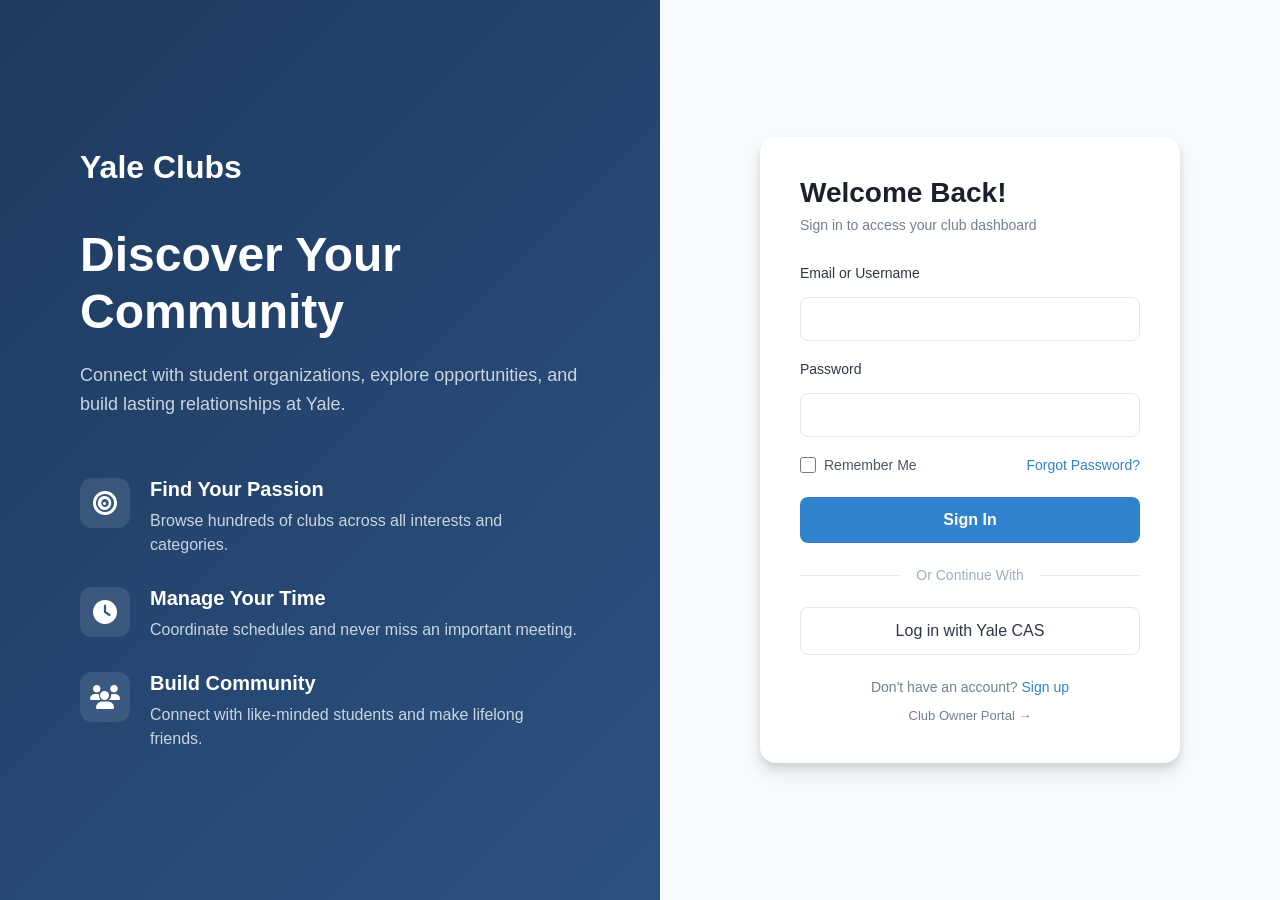
==== commit d838c253: "Add club settings edit functionality with categories and tags management - Added edit mode toggle fo" ====
--- a/pages/student/index.html
+++ b/pages/student/index.html
@@ -65,11 +65,11 @@
                 <p class="card-subtitle">Sign in to access your club dashboard</p>
                 
                 <!-- Login Form -->
-                <form class="login-form">
+                <form class="login-form" id="login-form">
                     <!-- Email Input -->
                     <div class="form-group">
-                        <label for="email">Email Address</label>
-                        <input type="email" id="email" name="email" required>
+                        <label for="email">Email or Username</label>
+                        <input type="text" id="email" name="email" required>
                     </div>
                     
                     <!-- Password Input -->
@@ -97,26 +97,13 @@
                 </div>
                 
                 <!-- CAS Login Button -->
-                <button type="button" class="btn-cas">
+                <button type="button" class="btn-cas" id="cas-login-btn">
                     Log in with Yale CAS
                 </button>
                 
-                <!-- JavaScript Handlers -->
-                <script>
-                    document.querySelector('.login-form').addEventListener('submit', function(e) {
-                        e.preventDefault();
-                        window.location.href = 'dashboard.html';
-                    });
-                    
-                    document.querySelector('.btn-cas').addEventListener('click', function(e) {
-                        e.preventDefault();
-                        window.location.href = 'dashboard.html';
-                    });
-                </script>
-                
                 <!-- Sign Up Link -->
                 <p class="signup-link">
-                    Don't have an account? <a href="#">Sign up</a>
+                    Don't have an account? <a href="#" id="signup-link">Sign up</a>
                 </p>
                 
                 <!-- Club Owner Portal Link -->
@@ -126,6 +113,255 @@
             </div>
         </div>
     </div>
+
+    <!-- Signup Modal -->
+    <div id="signup-modal" class="modal-overlay" style="display: none;">
+        <div class="modal-content" style="max-width: 450px; margin: 40px auto;">
+            <div style="display: flex; justify-content: space-between; align-items: center; margin-bottom: 24px;">
+                <h2 style="font-size: 24px; font-weight: 700; color: #1a202c; margin: 0;">Create Account</h2>
+                <button id="signup-modal-close" style="background: none; border: none; font-size: 24px; color: #718096; cursor: pointer; padding: 4px 8px;">&times;</button>
+            </div>
+            <form id="signup-form">
+                <div class="form-group">
+                    <label for="signup-username">Username</label>
+                    <input type="text" id="signup-username" name="username" required>
+                </div>
+                <div class="form-group">
+                    <label for="signup-email">Email Address</label>
+                    <input type="email" id="signup-email" name="email" required>
+                </div>
+                <div class="form-group">
+                    <label for="signup-password">Password</label>
+                    <input type="password" id="signup-password" name="password" required>
+                </div>
+                <button type="submit" class="btn-primary" style="margin-bottom: 16px;">Sign Up</button>
+            </form>
+            <div class="divider">
+                <span>Or Continue With</span>
+            </div>
+            <button type="button" class="btn-cas" id="cas-signup-btn">
+                Sign up with Yale CAS
+            </button>
+        </div>
+    </div>
+
+    <script>
+        // Flash helper function
+        (function() {
+            let flashIdCounter = 0;
+            let flashContainer = null;
+
+            function initFlashContainer() {
+                if (!flashContainer) {
+                    flashContainer = document.createElement('div');
+                    flashContainer.className = 'flash-banner-container';
+                    document.body.appendChild(flashContainer);
+                }
+                return flashContainer;
+            }
+
+            window.showFlash = function(message, type = 'success') {
+                const container = initFlashContainer();
+                const id = flashIdCounter++;
+                const flash = document.createElement('div');
+                flash.className = `flash-banner flash-${type}`;
+                
+                const iconMap = {
+                    success: 'fa-check-circle',
+                    error: 'fa-exclamation-circle',
+                    warning: 'fa-exclamation-triangle',
+                    info: 'fa-info-circle'
+                };
+                
+                flash.innerHTML = `
+                    <i class="fas ${iconMap[type] || iconMap.success} flash-icon"></i>
+                    <span class="flash-text">${message}</span>
+                    <button class="flash-close" onclick="this.parentElement.remove()" aria-label="Dismiss">
+                        <i class="fas fa-times"></i>
+                    </button>
+                `;
+                
+                container.appendChild(flash);
+                
+                // Auto-dismiss after 3.6 seconds
+                setTimeout(() => {
+                    if (flash.parentElement) {
+                        flash.remove();
+                    }
+                }, 3600);
+            };
+        })();
+
+        // Auth helpers
+        function getStoredUsers() {
+            const stored = localStorage.getItem('clubtableUsers');
+            return stored ? JSON.parse(stored) : [];
+        }
+
+        function saveUser(user) {
+            const users = getStoredUsers();
+            users.push(user);
+            localStorage.setItem('clubtableUsers', JSON.stringify(users));
+        }
+
+        function findUser(identifier, password) {
+            const users = getStoredUsers();
+            return users.find(u => 
+                (u.email === identifier || u.username === identifier) && u.password === password
+            );
+        }
+
+        function setCurrentUser(user) {
+            localStorage.setItem('clubtableCurrentUser', JSON.stringify(user));
+        }
+
+        // Login form handler
+        document.getElementById('login-form').addEventListener('submit', function(e) {
+            e.preventDefault();
+            const identifier = document.getElementById('email').value;
+            const password = document.getElementById('password').value;
+
+            if (!identifier || !password) {
+                showFlash('Please enter email/username and password', 'error');
+                return;
+            }
+
+            const user = findUser(identifier, password);
+            if (user) {
+                setCurrentUser(user);
+                showFlash('Login successful!', 'success');
+                setTimeout(() => {
+                    window.location.href = 'dashboard.html';
+                }, 500);
+            } else {
+                showFlash('Invalid email/username or password', 'error');
+            }
+        });
+
+        // CAS login handler
+        document.getElementById('cas-login-btn').addEventListener('click', function(e) {
+            e.preventDefault();
+            // Auto-provision demo-cas-user
+            const casUser = {
+                id: 'demo-cas-user',
+                username: 'demo-cas-user',
+                email: 'demo-cas-user@yale.edu',
+                password: 'cas',
+                type: 'cas'
+            };
+            
+            // Check if user exists, if not create it
+            const existing = findUser('demo-cas-user', 'cas');
+            if (!existing) {
+                saveUser(casUser);
+            }
+            
+            setCurrentUser(casUser);
+            showFlash('CAS login successful!', 'success');
+            setTimeout(() => {
+                window.location.href = 'dashboard.html';
+            }, 500);
+        });
+
+        // Signup modal handlers
+        document.getElementById('signup-link').addEventListener('click', function(e) {
+            e.preventDefault();
+            document.getElementById('signup-modal').style.display = 'flex';
+        });
+
+        document.getElementById('signup-modal-close').addEventListener('click', function() {
+            document.getElementById('signup-modal').style.display = 'none';
+        });
+
+        // Close modal on background click
+        document.getElementById('signup-modal').addEventListener('click', function(e) {
+            if (e.target === this) {
+                this.style.display = 'none';
+            }
+        });
+
+        // Signup form handler
+        document.getElementById('signup-form').addEventListener('submit', function(e) {
+            e.preventDefault();
+            const username = document.getElementById('signup-username').value;
+            const email = document.getElementById('signup-email').value;
+            const password = document.getElementById('signup-password').value;
+
+            if (!username || !email || !password) {
+                showFlash('Please fill in all fields', 'error');
+                return;
+            }
+
+            const users = getStoredUsers();
+            if (users.find(u => u.email === email || u.username === username)) {
+                showFlash('User with this email or username already exists', 'error');
+                return;
+            }
+
+            const newUser = {
+                id: Date.now().toString(),
+                username,
+                email,
+                password,
+                type: 'regular'
+            };
+
+            saveUser(newUser);
+            setCurrentUser(newUser);
+            showFlash('Account created successfully!', 'success');
+            document.getElementById('signup-modal').style.display = 'none';
+            setTimeout(() => {
+                window.location.href = 'dashboard.html';
+            }, 500);
+        });
+
+        // CAS signup handler
+        document.getElementById('cas-signup-btn').addEventListener('click', function(e) {
+            e.preventDefault();
+            const casUser = {
+                id: 'demo-cas-user',
+                username: 'demo-cas-user',
+                email: 'demo-cas-user@yale.edu',
+                password: 'cas',
+                type: 'cas'
+            };
+            
+            const existing = findUser('demo-cas-user', 'cas');
+            if (!existing) {
+                saveUser(casUser);
+            }
+            
+            setCurrentUser(casUser);
+            showFlash('CAS signup successful!', 'success');
+            document.getElementById('signup-modal').style.display = 'none';
+            setTimeout(() => {
+                window.location.href = 'dashboard.html';
+            }, 500);
+        });
+    </script>
+    <style>
+        .modal-overlay {
+            position: fixed;
+            top: 0;
+            left: 0;
+            right: 0;
+            bottom: 0;
+            background: rgba(0, 0, 0, 0.5);
+            display: flex;
+            align-items: center;
+            justify-content: center;
+            z-index: 1000;
+        }
+        .modal-content {
+            background: white;
+            border-radius: 16px;
+            padding: 40px;
+            width: 90%;
+            max-width: 450px;
+            max-height: 90vh;
+            overflow-y: auto;
+        }
+    </style>
 </body>
 </html>
 
--- a/css/styles.css
+++ b/css/styles.css
@@ -517,6 +517,8 @@
 
 .page-header {
     margin-bottom: 32px;
+    width: 100%;
+    text-align: left;
 }
 
 .page-title {
@@ -762,7 +764,8 @@
 /* Profile Page Styles */
 .profile-page {
     width: 100%;
-    max-width: 900px;
+    max-width: 1200px;
+    margin: 0 auto;
 }
 
 /* Profile Card Section */
@@ -775,6 +778,8 @@
     display: flex;
     gap: 32px;
     flex-wrap: wrap;
+    width: 100%;
+    box-sizing: border-box;
 }
 
 .profile-picture-section {
@@ -886,6 +891,8 @@
     padding: 32px;
     box-shadow: 0 1px 3px rgba(0, 0, 0, 0.1);
     margin-bottom: 24px;
+    width: 100%;
+    box-sizing: border-box;
 }
 
 .section-title {
@@ -919,6 +926,7 @@
     justify-content: space-between;
     align-items: center;
     margin-bottom: 20px;
+    width: 100%;
 }
 
 .section-header .section-title {
@@ -931,6 +939,7 @@
     flex-wrap: wrap;
     gap: 12px;
     margin-bottom: 16px;
+    width: 100%;
 }
 
 .skill-tag {
@@ -948,6 +957,7 @@
     display: flex;
     flex-direction: column;
     gap: 16px;
+    width: 100%;
 }
 
 .club-item {
@@ -1014,6 +1024,8 @@
     align-items: center;
     padding: 20px 0;
     border-bottom: 1px solid #e2e8f0;
+    width: 100%;
+    box-sizing: border-box;
 }
 
 .preference-item:last-child {
@@ -1089,6 +1101,7 @@
     display: flex;
     flex-direction: column;
     gap: 12px;
+    width: 100%;
 }
 
 .account-link {
@@ -1112,7 +1125,17 @@
 }
 
 /* Responsive Profile Page */
+@media (max-width: 1200px) {
+    .profile-page {
+        max-width: 100%;
+    }
+}
+
 @media (max-width: 768px) {
+    .profile-page {
+        max-width: 100%;
+    }
+    
     .profile-card {
         flex-direction: column;
         padding: 24px;
@@ -1146,6 +1169,10 @@
     
     .toggle-switch {
         margin-left: 0;
+    }
+    
+    .calendar-grid {
+        min-width: 100%;
     }
 }
 
@@ -1431,6 +1458,15 @@
     justify-content: center;
     color: #3182ce;
     flex-shrink: 0;
+    line-height: 1;
+    text-align: center;
+}
+
+.event-icon::before {
+    display: flex;
+    align-items: center;
+    justify-content: center;
+    line-height: 1;
 }
 
 .event-details {
@@ -1583,6 +1619,9 @@
 .calendar-page {
     width: 100%;
     max-width: 1200px;
+    background: #f8f9fa;
+    border-radius: 8px;
+    overflow: hidden;
 }
 
 .calendar-header {
@@ -1651,6 +1690,17 @@
     padding: 32px;
     box-shadow: 0 1px 3px rgba(0, 0, 0, 0.1);
     margin-bottom: 32px;
+    width: 100%;
+    box-sizing: border-box;
+}
+
+/* Availability section inside profile section */
+.profile-section .availability-section {
+    background: transparent;
+    padding: 0;
+    box-shadow: none;
+    margin-bottom: 0;
+    margin-top: 16px;
 }
 
 .availability-header {
@@ -1660,6 +1710,7 @@
     margin-bottom: 24px;
     flex-wrap: wrap;
     gap: 16px;
+    width: 100%;
 }
 
 .availability-title {
@@ -1714,15 +1765,18 @@
 .calendar-grid-container {
     overflow-x: auto;
     margin-bottom: 24px;
+    width: 100%;
 }
 
 .calendar-grid {
     display: grid;
     grid-template-columns: 80px 1fr;
     min-width: 800px;
+    width: 100%;
     border: 1px solid #e2e8f0;
     border-radius: 8px;
     overflow: hidden;
+    box-sizing: border-box;
 }
 
 .time-column {
@@ -1834,6 +1888,7 @@
     display: grid;
     grid-template-columns: 1fr 1fr;
     gap: 24px;
+    margin-top: 24px;
 }
 
 .tips-section,
@@ -2248,6 +2303,7 @@
     align-items: center;
     gap: 16px;
     padding: 20px 0;
+    padding-left: 0;
     border-bottom: 1px solid #e2e8f0;
 }
 
@@ -2261,15 +2317,28 @@
     display: flex;
     align-items: center;
     justify-content: center;
+    align-self: center;
     background: #edf2f7;
     border-radius: 8px;
     color: #3182ce;
     font-size: 18px;
     flex-shrink: 0;
+    line-height: 40px;
+    text-align: center;
+    margin: 0;
+    padding: 0;
+    vertical-align: middle;
+}
+
+.activity-icon::before {
+    line-height: 1;
+    display: inline-block;
+    vertical-align: middle;
 }
 
 .activity-content {
     flex: 1;
+    text-align: left;
 }
 
 .activity-title {
@@ -2294,13 +2363,18 @@
 }
 
 .activity-status.pending {
-    background: #fed7d7;
-    color: #c53030;
+    background: #e2e8f0;
+    color: #4a5568;
 }
 
 .activity-status.accepted {
     background: #c6f6d5;
     color: #22543d;
+}
+
+.activity-status.rejected {
+    background: #fed7d7;
+    color: #c53030;
 }
 
 /* Responsive Owner Panel */
@@ -2397,6 +2471,19 @@
 .form-textarea {
     resize: vertical;
     min-height: 120px;
+}
+
+.view-field {
+    padding: 12px 16px;
+    font-size: 15px;
+    color: #2d3748;
+    background: #f7fafc;
+    border: 1px solid #e2e8f0;
+    border-radius: 8px;
+    min-height: 44px;
+    line-height: 1.5;
+    white-space: pre-wrap;
+    word-wrap: break-word;
 }
 
 /* Upload Area */
@@ -2614,10 +2701,96 @@
     transition: background-color 0.2s;
 }
 
+.btn-add-meeting i {
+    display: inline-flex;
+    align-items: center;
+    justify-content: center;
+    line-height: 1;
+    vertical-align: middle;
+}
+
+.btn-add-meeting i::before {
+    display: inline-flex;
+    align-items: center;
+    justify-content: center;
+    line-height: 1;
+}
+
 .btn-add-meeting:hover {
     background: #2c5282;
 }
 
+.btn-add-event {
+    display: flex;
+    align-items: center;
+    gap: 8px;
+    padding: 10px 20px;
+    font-size: 14px;
+    font-weight: 600;
+    color: white;
+    background: #3182ce;
+    border: none;
+    border-radius: 8px;
+    cursor: pointer;
+    transition: background-color 0.2s;
+}
+
+.btn-add-event:hover {
+    background: #2c5282;
+}
+
+.btn-add-event i {
+    display: inline-flex;
+    align-items: center;
+    justify-content: center;
+    line-height: 1;
+    vertical-align: middle;
+}
+
+.btn-add-event i::before {
+    display: inline-flex;
+    align-items: center;
+    justify-content: center;
+    line-height: 1;
+}
+
+.event-actions {
+    display: flex;
+    gap: 16px;
+    align-items: center;
+}
+
+.event-edit,
+.event-remove {
+    font-size: 14px;
+    text-decoration: none;
+    font-weight: 500;
+    transition: all 0.2s;
+    background: none;
+    border: none;
+    cursor: pointer;
+    padding: 4px 8px;
+    border-radius: 4px;
+}
+
+.event-edit {
+    color: #3182ce;
+}
+
+.event-edit:hover {
+    color: #2c5282;
+    background: #ebf8ff;
+}
+
+.event-remove {
+    color: #e53e3e;
+}
+
+.event-remove:hover {
+    color: #c53030;
+    background: #fed7d7;
+}
+
 .meeting-schedule-list {
     display: flex;
     flex-direction: column;
@@ -2628,17 +2801,23 @@
     display: flex;
     align-items: center;
     gap: 16px;
-    padding: 20px 0;
-    border-bottom: 1px solid #e2e8f0;
+    padding: 20px;
+    margin-bottom: 12px;
+    background: #ffffff;
+    border: 1px solid #e2e8f0;
+    border-radius: 8px;
+    box-shadow: 0 1px 3px rgba(0, 0, 0, 0.1);
 }
 
 .meeting-schedule-item:last-child {
-    border-bottom: none;
+    margin-bottom: 0;
 }
 
 .schedule-icon {
     width: 40px;
     height: 40px;
+    min-width: 40px;
+    min-height: 40px;
     display: flex;
     align-items: center;
     justify-content: center;
@@ -2647,6 +2826,20 @@
     color: #3182ce;
     font-size: 18px;
     flex-shrink: 0;
+    line-height: 1;
+    text-align: center;
+    margin: 0;
+    padding: 0;
+    box-sizing: border-box;
+}
+
+.schedule-icon::before {
+    display: flex;
+    align-items: center;
+    justify-content: center;
+    line-height: 1;
+    width: 100%;
+    height: 100%;
 }
 
 .schedule-content {
@@ -2678,28 +2871,35 @@
     align-items: center;
 }
 
-.schedule-edit {
-    font-size: 14px;
-    color: #3182ce;
+.schedule-edit,
+.schedule-remove {
+    font-size: 14px;
     text-decoration: none;
     font-weight: 500;
-    transition: color 0.2s;
+    transition: all 0.2s;
+    background: none;
+    border: none;
+    cursor: pointer;
+    padding: 4px 8px;
+    border-radius: 4px;
+}
+
+.schedule-edit {
+    color: #3182ce;
 }
 
 .schedule-edit:hover {
     color: #2c5282;
+    background: #ebf8ff;
 }
 
 .schedule-remove {
-    font-size: 14px;
     color: #e53e3e;
-    text-decoration: none;
-    font-weight: 500;
-    transition: color 0.2s;
 }
 
 .schedule-remove:hover {
     color: #c53030;
+    background: #fed7d7;
 }
 
 /* Upcoming Events Section */
@@ -2713,19 +2913,23 @@
 .events-list {
     display: flex;
     flex-direction: column;
-    gap: 0;
+    gap: 12px;
 }
 
 .event-item {
     display: flex;
     justify-content: space-between;
     align-items: center;
-    padding: 20px 0;
-    border-bottom: 1px solid #e2e8f0;
+    padding: 20px;
+    margin-bottom: 12px;
+    background: #ffffff;
+    border: 1px solid #e2e8f0;
+    border-radius: 8px;
+    box-shadow: 0 1px 3px rgba(0, 0, 0, 0.1);
 }
 
 .event-item:last-child {
-    border-bottom: none;
+    margin-bottom: 0;
 }
 
 .event-content {
@@ -2756,6 +2960,19 @@
 .event-detail i {
     color: #3182ce;
     width: 16px;
+    display: inline-flex;
+    align-items: center;
+    justify-content: center;
+    line-height: 1;
+    text-align: center;
+    vertical-align: middle;
+}
+
+.event-detail i::before {
+    display: inline-flex;
+    align-items: center;
+    justify-content: center;
+    line-height: 1;
 }
 
 .event-rsvps {
@@ -2893,6 +3110,46 @@
     color: white;
 }
 
+.settings-tag.editable-tag {
+    position: relative;
+    padding-right: 32px;
+    margin-right: 8px;
+    margin-bottom: 8px;
+}
+
+.tag-remove-btn {
+    position: absolute;
+    right: 6px;
+    top: 50%;
+    transform: translateY(-50%);
+    background: transparent;
+    border: none;
+    color: inherit;
+    cursor: pointer;
+    padding: 4px;
+    display: flex;
+    align-items: center;
+    justify-content: center;
+    border-radius: 50%;
+    width: 20px;
+    height: 20px;
+    transition: background-color 0.2s;
+    opacity: 0.7;
+}
+
+.tag-remove-btn:hover {
+    background: rgba(0, 0, 0, 0.1);
+    opacity: 1;
+}
+
+.settings-tag.active .tag-remove-btn {
+    color: white;
+}
+
+.settings-tag.active .tag-remove-btn:hover {
+    background: rgba(255, 255, 255, 0.2);
+}
+
 /* Toggle Setting */
 .toggle-setting {
     display: flex;
@@ -3046,3 +3303,1417 @@
     }
 }
 
+/* Clubs Page Styles */
+.clubs-page {
+    width: 100%;
+}
+
+/* Clubs Table Container */
+.clubs-table-container {
+    background: white;
+    border-radius: 8px;
+    box-shadow: 0 1px 3px rgba(0, 0, 0, 0.1);
+    overflow: hidden;
+    margin-top: 24px;
+}
+
+.clubs-table {
+    width: 100%;
+    border-collapse: collapse;
+    font-size: 14px;
+}
+
+/* Table Header */
+.clubs-table-header {
+    background: #EDF2F7;
+    border-bottom: 2px solid #CBD5E0;
+}
+
+.clubs-table-header th {
+    padding: 12px 16px;
+    text-align: left;
+    font-weight: 600;
+    font-size: 12px;
+    color: #4A5568;
+    text-transform: uppercase;
+    letter-spacing: 0.5px;
+    border-right: 1px solid #E2E8F0;
+}
+
+.clubs-table-header th:last-child {
+    border-right: none;
+}
+
+/* Table Rows */
+.clubs-table-row {
+    background: white;
+    border-bottom: 1px solid #E2E8F0;
+    transition: background-color 0.15s;
+}
+
+.clubs-table-row:hover {
+    background: #F7FAFC;
+}
+
+.clubs-table-row:last-child {
+    border-bottom: none;
+}
+
+.clubs-table-row td {
+    padding: 14px 16px;
+    vertical-align: middle;
+    border-right: 1px solid #E2E8F0;
+    color: #2D3748;
+    font-size: 14px;
+}
+
+.clubs-table-row td:last-child {
+    border-right: none;
+}
+
+/* Column Styles */
+.col-name {
+    min-width: 180px;
+    font-weight: 500;
+}
+
+.col-liaison {
+    min-width: 150px;
+}
+
+.col-timeslot {
+    min-width: 180px;
+    font-size: 14px;
+}
+
+.col-location {
+    min-width: 120px;
+}
+
+.col-join-type {
+    min-width: 180px;
+}
+
+.col-deadline {
+    min-width: 140px;
+    color: #4A5568;
+}
+
+.col-action {
+    min-width: 100px;
+    text-align: center;
+}
+
+/* Action Buttons (Add/Apply/Audition) */
+.club-action-btn {
+    padding: 8px 20px;
+    font-size: 13px;
+    font-weight: 600;
+    border: none;
+    border-radius: 6px;
+    cursor: pointer;
+    transition: all 0.2s;
+    white-space: nowrap;
+    background: #3182CE;
+    color: white;
+}
+
+.club-action-btn:hover {
+    background: #2C5282;
+    transform: translateY(-1px);
+    box-shadow: 0 2px 4px rgba(49, 130, 206, 0.3);
+}
+
+.club-action-btn:active {
+    transform: translateY(0);
+    background: #2A4A7A;
+}
+
+/* Club Name Link */
+.club-name-link {
+    color: #3182CE;
+    text-decoration: none;
+    font-weight: 500;
+    transition: color 0.2s;
+}
+
+.club-name-link:hover {
+    color: #2C5282;
+    text-decoration: underline;
+}
+
+/* Clubs Controls (Search and Filters) */
+.clubs-controls {
+    margin-bottom: 24px;
+    display: flex;
+    flex-direction: column;
+    gap: 16px;
+}
+
+.clubs-search-container {
+    width: 100%;
+}
+
+.clubs-search-wrapper {
+    position: relative;
+    max-width: 400px;
+}
+
+.clubs-search-icon {
+    position: absolute;
+    left: 12px;
+    top: 50%;
+    transform: translateY(-50%);
+    color: #718096;
+    font-size: 14px;
+}
+
+.clubs-search-input {
+    width: 100%;
+    padding: 10px 16px 10px 40px;
+    font-size: 14px;
+    border: 1px solid #E2E8F0;
+    border-radius: 8px;
+    background: white;
+    transition: all 0.2s;
+    box-sizing: border-box;
+}
+
+.clubs-search-input:focus {
+    outline: none;
+    border-color: #3182CE;
+    box-shadow: 0 0 0 3px rgba(49, 130, 206, 0.1);
+}
+
+.clubs-filters {
+    display: flex;
+    gap: 8px;
+    flex-wrap: wrap;
+}
+
+.club-filter-btn {
+    padding: 8px 16px;
+    font-size: 14px;
+    font-weight: 500;
+    color: #4A5568;
+    background: white;
+    border: 1px solid #E2E8F0;
+    border-radius: 6px;
+    cursor: pointer;
+    transition: all 0.2s;
+}
+
+.club-filter-btn:hover {
+    border-color: #CBD5E0;
+    background: #F7FAFC;
+}
+
+.club-filter-btn.active {
+    background: #3182CE;
+    color: white;
+    border-color: #3182CE;
+}
+
+/* Sortable Headers */
+.sortable-header {
+    display: flex;
+    align-items: center;
+    gap: 8px;
+    background: none;
+    border: none;
+    padding: 0;
+    font-weight: 600;
+    font-size: 12px;
+    color: #4A5568;
+    text-transform: uppercase;
+    letter-spacing: 0.5px;
+    cursor: pointer;
+    transition: color 0.2s;
+}
+
+.sortable-header:hover {
+    color: #2D3748;
+}
+
+.sort-icon {
+    font-size: 10px;
+    color: #A0AEC0;
+    transition: color 0.2s;
+}
+
+.sort-icon.active {
+    color: #3182CE;
+}
+
+.sortable-header:hover .sort-icon {
+    color: #718096;
+}
+
+/* Join Type Badges */
+.join-type-badge-container {
+    display: flex;
+    align-items: center;
+}
+
+.join-type-badge {
+    display: inline-flex;
+    align-items: center;
+    gap: 6px;
+    padding: 6px 12px;
+    font-size: 12px;
+    font-weight: 600;
+    border-radius: 9999px;
+    white-space: nowrap;
+}
+
+.badge-open {
+    background: rgba(34, 197, 94, 0.15);
+    color: #16A34A;
+    border: 1px solid rgba(34, 197, 94, 0.3);
+}
+
+.badge-application {
+    background: rgba(249, 115, 22, 0.15);
+    color: #F97316;
+    border: 1px solid rgba(249, 115, 22, 0.3);
+}
+
+.badge-audition {
+    background: rgba(139, 92, 246, 0.15);
+    color: #8B5CF6;
+    border: 1px solid rgba(139, 92, 246, 0.3);
+}
+
+.badge-icon {
+    font-size: 12px;
+}
+
+/* Deadline Column */
+.deadline-text {
+    color: #2D3748;
+    font-weight: 500;
+    font-size: 13px;
+}
+
+.deadline-empty {
+    color: #A0AEC0;
+    font-style: italic;
+}
+
+/* Empty State */
+.clubs-empty-state {
+    text-align: center;
+    padding: 60px 20px !important;
+}
+
+.empty-state-content {
+    display: flex;
+    flex-direction: column;
+    align-items: center;
+    gap: 12px;
+}
+
+.empty-state-icon {
+    font-size: 48px;
+    color: #CBD5E0;
+    margin-bottom: 8px;
+}
+
+.empty-state-text {
+    font-size: 16px;
+    font-weight: 600;
+    color: #2D3748;
+    margin: 0;
+}
+
+.empty-state-subtext {
+    font-size: 14px;
+    color: #718096;
+    margin: 0;
+}
+
+/* Responsive Clubs Table */
+@media (max-width: 1200px) {
+    .clubs-table-container {
+        overflow-x: auto;
+    }
+    
+    .clubs-table {
+        min-width: 1000px;
+    }
+}
+
+@media (max-width: 768px) {
+    .clubs-controls {
+        gap: 12px;
+    }
+    
+    .clubs-search-wrapper {
+        max-width: 100%;
+    }
+    
+    .clubs-filters {
+        width: 100%;
+    }
+    
+    .club-filter-btn {
+        flex: 1;
+        min-width: 0;
+    }
+    
+    .clubs-table-container {
+        overflow-x: auto;
+        -webkit-overflow-scrolling: touch;
+    }
+    
+    .clubs-table {
+        min-width: 1000px;
+    }
+    
+    .clubs-table-header th,
+    .clubs-table-row td {
+        padding: 10px 12px;
+        font-size: 13px;
+    }
+    
+    .col-timeslot {
+        font-size: 12px;
+    }
+    
+    .join-type-badge {
+        font-size: 11px;
+        padding: 4px 10px;
+    }
+    
+    .badge-icon {
+        font-size: 10px;
+    }
+}
+
+/* Google Calendar Style */
+.gcal-header {
+    display: flex;
+    justify-content: space-between;
+    align-items: center;
+    padding: 16px 24px;
+    background: white;
+    border-bottom: 1px solid #e8eaed;
+    margin-bottom: 0;
+    flex-wrap: wrap;
+    gap: 16px;
+}
+
+.gcal-header-left {
+    display: flex;
+    align-items: center;
+    gap: 24px;
+}
+
+.gcal-title {
+    font-size: 22px;
+    font-weight: 400;
+    color: #3c4043;
+    margin: 0;
+    letter-spacing: 0;
+}
+
+.gcal-date-range {
+    font-size: 14px;
+    color: #5f6368;
+    font-weight: 500;
+}
+
+.gcal-header-right {
+    display: flex;
+    align-items: center;
+    gap: 16px;
+}
+
+.gcal-view-controls {
+    display: flex;
+    background: #f1f3f4;
+    border-radius: 4px;
+    padding: 2px;
+    gap: 2px;
+}
+
+.gcal-view-btn {
+    padding: 6px 16px;
+    font-size: 14px;
+    font-weight: 500;
+    color: #5f6368;
+    background: transparent;
+    border: none;
+    border-radius: 2px;
+    cursor: pointer;
+    transition: all 0.2s;
+}
+
+.gcal-view-btn:hover {
+    background: rgba(0, 0, 0, 0.05);
+}
+
+.gcal-view-btn.active {
+    background: white;
+    color: #1a73e8;
+    box-shadow: 0 1px 2px rgba(0, 0, 0, 0.1);
+}
+
+.gcal-nav-controls {
+    display: flex;
+    align-items: center;
+    gap: 8px;
+}
+
+.gcal-nav-btn {
+    padding: 8px 16px;
+    font-size: 14px;
+    font-weight: 500;
+    color: #5f6368;
+    background: white;
+    border: 1px solid #dadce0;
+    border-radius: 4px;
+    cursor: pointer;
+    transition: all 0.2s;
+    display: flex;
+    align-items: center;
+    justify-content: center;
+    min-width: 36px;
+    height: 36px;
+}
+
+.gcal-nav-btn:hover {
+    background: #f8f9fa;
+    border-color: #dadce0;
+}
+
+.gcal-nav-btn:active {
+    background: #e8eaed;
+}
+
+.gcal-availability-section {
+    background: white;
+    padding: 24px;
+    border-radius: 0;
+    box-shadow: none;
+    margin-bottom: 24px;
+}
+
+.gcal-availability-header {
+    margin-bottom: 16px;
+}
+
+.gcal-section-title {
+    font-size: 18px;
+    font-weight: 400;
+    color: #3c4043;
+    margin: 0 0 4px 0;
+}
+
+.gcal-section-subtitle {
+    font-size: 13px;
+    color: #5f6368;
+    margin: 0;
+}
+
+.gcal-grid-container {
+    overflow-x: auto;
+    margin-bottom: 16px;
+    border: 1px solid #e8eaed;
+    border-radius: 8px;
+    background: white;
+}
+
+.gcal-grid {
+    display: grid;
+    grid-template-columns: 80px 1fr;
+    min-width: 900px;
+}
+
+.gcal-time-column {
+    display: grid;
+    grid-template-rows: 60px repeat(14, 48px);
+    background: white;
+    border-right: 1px solid #e8eaed;
+}
+
+.gcal-time-spacer {
+    height: 60px;
+    border-bottom: 1px solid #e8eaed;
+}
+
+.gcal-time-slot {
+    display: flex;
+    align-items: flex-start;
+    padding: 0 12px;
+    font-size: 12px;
+    color: #70757a;
+    border-bottom: 1px solid #e8eaed;
+    padding-top: 2px;
+    position: relative;
+}
+
+.gcal-time-slot::after {
+    content: '';
+    position: absolute;
+    left: 0;
+    top: 0;
+    width: 100%;
+    height: 1px;
+    background: #e8eaed;
+}
+
+.gcal-days-grid {
+    display: grid;
+    grid-template-columns: repeat(7, 1fr);
+    grid-template-rows: 60px repeat(14, 48px);
+    border-left: 1px solid #e8eaed;
+}
+
+.gcal-day-header {
+    display: flex;
+    flex-direction: column;
+    align-items: center;
+    justify-content: center;
+    padding: 8px;
+    border-right: 1px solid #e8eaed;
+    border-bottom: 1px solid #e8eaed;
+    background: white;
+    cursor: pointer;
+    transition: background-color 0.2s;
+}
+
+.gcal-day-header:hover {
+    background: #f8f9fa;
+}
+
+.gcal-day-header:last-child {
+    border-right: none;
+}
+
+.gcal-day-header.today {
+    background: #e8f0fe;
+}
+
+.gcal-day-header.today .gcal-day-date {
+    color: #1a73e8;
+    font-weight: 500;
+}
+
+.gcal-day-name {
+    font-size: 11px;
+    font-weight: 500;
+    color: #70757a;
+    text-transform: uppercase;
+    letter-spacing: 0.5px;
+    margin-bottom: 4px;
+}
+
+.gcal-day-date {
+    font-size: 20px;
+    font-weight: 400;
+    color: #3c4043;
+    line-height: 1;
+}
+
+.gcal-time-cell {
+    border-right: 1px solid #e8eaed;
+    border-bottom: 1px solid #e8eaed;
+    background: white;
+    position: relative;
+    min-height: 48px;
+}
+
+.gcal-days-grid > .gcal-time-cell:nth-child(7n) {
+    border-right: none;
+}
+
+.gcal-legend {
+    display: flex;
+    gap: 24px;
+    justify-content: flex-start;
+    padding-top: 16px;
+    border-top: 1px solid #e8eaed;
+}
+
+.gcal-legend-item {
+    display: flex;
+    align-items: center;
+    gap: 8px;
+    font-size: 13px;
+    color: #5f6368;
+}
+
+.gcal-legend-box {
+    width: 16px;
+    height: 16px;
+    border-radius: 2px;
+    border: 1px solid #dadce0;
+}
+
+.gcal-legend-box.available {
+    background: #aecbfa;
+    border-color: #1a73e8;
+}
+
+.gcal-legend-box.unavailable {
+    background: #f1f3f4;
+    border-color: #dadce0;
+}
+
+/* Responsive Google Calendar */
+@media (max-width: 1024px) {
+    .gcal-header {
+        flex-direction: column;
+        align-items: flex-start;
+    }
+    
+    .gcal-header-right {
+        width: 100%;
+        justify-content: space-between;
+    }
+    
+    .gcal-grid {
+        min-width: 700px;
+    }
+}
+
+@media (max-width: 768px) {
+    .gcal-title {
+        font-size: 20px;
+    }
+    
+    .gcal-view-controls {
+        order: 2;
+    }
+    
+    .gcal-nav-controls {
+        order: 1;
+    }
+    
+    .gcal-grid {
+        min-width: 600px;
+    }
+    
+    .gcal-time-column {
+        grid-template-rows: 50px repeat(14, 40px);
+    }
+    
+    .gcal-days-grid {
+        grid-template-rows: 50px repeat(14, 40px);
+    }
+    
+    .gcal-time-slot {
+        font-size: 11px;
+        padding: 0 8px;
+    }
+    
+    .gcal-day-header {
+        padding: 6px;
+    }
+    
+    .gcal-day-date {
+        font-size: 18px;
+    }
+}
+
+/* Event Blocks */
+.gcal-event-block {
+    position: absolute;
+    border-radius: 4px;
+    padding: 4px 8px;
+    cursor: pointer;
+    overflow: hidden;
+    z-index: 10;
+    box-shadow: 0 1px 3px rgba(0, 0, 0, 0.12);
+    transition: box-shadow 0.2s, transform 0.1s;
+}
+
+.gcal-event-block:hover {
+    box-shadow: 0 2px 6px rgba(0, 0, 0, 0.2);
+    transform: translateY(-1px);
+    z-index: 20;
+}
+
+.gcal-event-title {
+    font-size: 13px;
+    font-weight: 500;
+    color: white;
+    line-height: 1.3;
+    margin-bottom: 2px;
+    overflow: hidden;
+    text-overflow: ellipsis;
+    white-space: nowrap;
+}
+
+.gcal-event-time {
+    font-size: 11px;
+    color: rgba(255, 255, 255, 0.9);
+    line-height: 1.2;
+}
+
+/* Month View */
+.gcal-month-container {
+    background: white;
+    padding: 24px;
+    border-radius: 8px;
+    margin-bottom: 24px;
+}
+
+.gcal-month-grid {
+    display: grid;
+    grid-template-columns: repeat(7, 1fr);
+    gap: 0;
+    border: 1px solid #e8eaed;
+    border-radius: 4px;
+    overflow: hidden;
+}
+
+.gcal-month-day-header {
+    padding: 12px;
+    text-align: center;
+    font-size: 11px;
+    font-weight: 500;
+    color: #70757a;
+    text-transform: uppercase;
+    letter-spacing: 0.5px;
+    background: #f8f9fa;
+    border-right: 1px solid #e8eaed;
+    border-bottom: 1px solid #e8eaed;
+}
+
+.gcal-month-day-header:last-child {
+    border-right: none;
+}
+
+.gcal-month-day {
+    min-height: 100px;
+    padding: 8px;
+    border-right: 1px solid #e8eaed;
+    border-bottom: 1px solid #e8eaed;
+    background: white;
+    position: relative;
+}
+
+.gcal-month-day:last-child {
+    border-right: none;
+}
+
+.gcal-month-day.other-month {
+    background: #f8f9fa;
+    color: #9aa0a6;
+}
+
+.gcal-month-day.today {
+    background: #e8f0fe;
+}
+
+.gcal-month-day.today .gcal-month-day-number {
+    color: #1a73e8;
+    font-weight: 500;
+}
+
+.gcal-month-day-number {
+    font-size: 13px;
+    font-weight: 400;
+    color: #3c4043;
+    margin-bottom: 4px;
+}
+
+.gcal-month-events {
+    display: flex;
+    flex-direction: column;
+    gap: 2px;
+    margin-top: 4px;
+}
+
+.gcal-month-event-chip {
+    font-size: 11px;
+    padding: 2px 6px;
+    border-radius: 3px;
+    color: white;
+    cursor: pointer;
+    overflow: hidden;
+    text-overflow: ellipsis;
+    white-space: nowrap;
+    transition: opacity 0.2s;
+}
+
+.gcal-month-event-chip:hover {
+    opacity: 0.8;
+}
+
+.gcal-month-more {
+    font-size: 10px;
+    color: #70757a;
+    padding: 2px 4px;
+    cursor: pointer;
+}
+
+/* Event Modal */
+.event-modal {
+    position: fixed;
+    top: 0;
+    left: 0;
+    right: 0;
+    bottom: 0;
+    z-index: 1000;
+    display: flex;
+    align-items: center;
+    justify-content: center;
+}
+
+.event-modal-overlay {
+    position: absolute;
+    top: 0;
+    left: 0;
+    right: 0;
+    bottom: 0;
+    background: rgba(0, 0, 0, 0.5);
+    backdrop-filter: blur(2px);
+}
+
+.event-modal-content {
+    position: relative;
+    background: white;
+    border-radius: 8px;
+    width: 90%;
+    max-width: 500px;
+    max-height: 90vh;
+    overflow-y: auto;
+    box-shadow: 0 8px 24px rgba(0, 0, 0, 0.2);
+    z-index: 1001;
+    animation: modalSlideIn 0.2s ease-out;
+}
+
+@keyframes modalSlideIn {
+    from {
+        opacity: 0;
+        transform: translateY(-20px);
+    }
+    to {
+        opacity: 1;
+        transform: translateY(0);
+    }
+}
+
+.event-modal-header {
+    display: flex;
+    justify-content: space-between;
+    align-items: center;
+    padding: 20px 24px;
+    border-bottom: 1px solid #e8eaed;
+}
+
+.event-modal-title {
+    font-size: 20px;
+    font-weight: 400;
+    color: #3c4043;
+    margin: 0;
+}
+
+.event-modal-close {
+    width: 36px;
+    height: 36px;
+    border: none;
+    background: transparent;
+    border-radius: 50%;
+    cursor: pointer;
+    display: flex;
+    align-items: center;
+    justify-content: center;
+    color: #5f6368;
+    transition: background-color 0.2s;
+}
+
+.event-modal-close:hover {
+    background: #f1f3f4;
+}
+
+.event-modal-body {
+    padding: 24px;
+}
+
+.event-modal-info {
+    display: flex;
+    flex-direction: column;
+    gap: 16px;
+    margin-bottom: 24px;
+}
+
+.event-modal-info-item {
+    display: flex;
+    align-items: flex-start;
+    gap: 12px;
+    font-size: 14px;
+    color: #3c4043;
+}
+
+.event-modal-info-item i {
+    color: #5f6368;
+    width: 20px;
+    margin-top: 2px;
+}
+
+.event-modal-description {
+    margin-top: 8px;
+    padding-top: 16px;
+    border-top: 1px solid #e8eaed;
+}
+
+.event-modal-description p {
+    font-size: 14px;
+    color: #5f6368;
+    line-height: 1.6;
+    margin: 0;
+}
+
+.event-modal-actions {
+    display: flex;
+    gap: 12px;
+    justify-content: flex-end;
+    padding-top: 16px;
+    border-top: 1px solid #e8eaed;
+}
+
+.event-modal-btn-primary {
+    padding: 10px 24px;
+    font-size: 14px;
+    font-weight: 500;
+    color: white;
+    background: #1a73e8;
+    border: none;
+    border-radius: 4px;
+    cursor: pointer;
+    transition: background-color 0.2s;
+}
+
+.event-modal-btn-primary:hover {
+    background: #1557b0;
+}
+
+.event-modal-btn-primary:active {
+    background: #0d47a1;
+}
+
+/* Responsive Event Modal */
+@media (max-width: 768px) {
+    .event-modal-content {
+        width: 95%;
+        margin: 20px;
+    }
+    
+    .event-modal-header {
+        padding: 16px 20px;
+    }
+    
+    .event-modal-body {
+        padding: 20px;
+    }
+    
+    .gcal-month-day {
+        min-height: 80px;
+    }
+    
+    .gcal-month-event-chip {
+        font-size: 10px;
+        padding: 1px 4px;
+    }
+}
+
+/* Club Details Modal */
+.club-modal {
+    position: fixed;
+    top: 0;
+    left: 0;
+    right: 0;
+    bottom: 0;
+    z-index: 1000;
+    display: none;
+    align-items: center;
+    justify-content: center;
+    padding: 20px;
+}
+
+.club-modal.active {
+    display: flex;
+}
+
+.club-modal-overlay {
+    position: absolute;
+    top: 0;
+    left: 0;
+    right: 0;
+    bottom: 0;
+    background: rgba(0, 0, 0, 0.5);
+    backdrop-filter: blur(2px);
+    animation: modalFadeIn 0.2s ease-out;
+}
+
+.club-modal-content {
+    position: relative;
+    background: white;
+    border-radius: 12px;
+    width: 90%;
+    max-width: 700px;
+    max-height: 90vh;
+    overflow-y: auto;
+    box-shadow: 0 8px 32px rgba(0, 0, 0, 0.3);
+    z-index: 1001;
+    animation: modalScaleUp 0.2s ease-out;
+}
+
+@keyframes modalFadeIn {
+    from {
+        opacity: 0;
+    }
+    to {
+        opacity: 1;
+    }
+}
+
+@keyframes modalScaleUp {
+    from {
+        opacity: 0;
+        transform: scale(0.95);
+    }
+    to {
+        opacity: 1;
+        transform: scale(1);
+    }
+}
+
+.club-modal-header {
+    display: flex;
+    justify-content: space-between;
+    align-items: center;
+    padding: 24px;
+    border-bottom: 1px solid #e8eaed;
+    position: sticky;
+    top: 0;
+    background: white;
+    z-index: 10;
+    border-radius: 12px 12px 0 0;
+}
+
+.club-modal-title {
+    font-size: 28px;
+    font-weight: 600;
+    color: #1a1a1a;
+    margin: 0;
+    line-height: 1.2;
+}
+
+.club-modal-close {
+    width: 36px;
+    height: 36px;
+    border: none;
+    background: transparent;
+    border-radius: 50%;
+    cursor: pointer;
+    display: flex;
+    align-items: center;
+    justify-content: center;
+    color: #5f6368;
+    transition: background-color 0.2s;
+    font-size: 20px;
+}
+
+.club-modal-close:hover {
+    background: #f1f3f4;
+}
+
+.club-modal-body {
+    padding: 24px;
+}
+
+.club-modal-cover {
+    width: 100%;
+    height: 200px;
+    object-fit: cover;
+    border-radius: 8px;
+    margin-bottom: 24px;
+}
+
+.club-modal-badges {
+    display: flex;
+    flex-wrap: wrap;
+    gap: 8px;
+    margin-bottom: 24px;
+}
+
+.club-modal-badge {
+    display: inline-flex;
+    align-items: center;
+    padding: 6px 12px;
+    border-radius: 16px;
+    font-size: 13px;
+    font-weight: 600;
+}
+
+.club-modal-badge.open {
+    background: #d1fae5;
+    color: #065f46;
+}
+
+.club-modal-badge.application {
+    background: #fed7aa;
+    color: #9a3412;
+}
+
+.club-modal-badge.audition {
+    background: #e9d5ff;
+    color: #6b21a8;
+}
+
+.club-modal-section {
+    margin-bottom: 24px;
+}
+
+.club-modal-section-title {
+    font-size: 18px;
+    font-weight: 600;
+    color: #1a1a1a;
+    margin-bottom: 12px;
+}
+
+.club-modal-section-content {
+    font-size: 14px;
+    color: #3c4043;
+    line-height: 1.6;
+}
+
+.club-modal-info-item {
+    display: flex;
+    align-items: flex-start;
+    gap: 12px;
+    margin-bottom: 12px;
+    font-size: 14px;
+    color: #3c4043;
+}
+
+.club-modal-info-item i {
+    color: #5f6368;
+    width: 20px;
+    margin-top: 2px;
+    flex-shrink: 0;
+}
+
+.club-modal-info-item-content {
+    flex: 1;
+}
+
+.club-modal-info-item-label {
+    font-size: 12px;
+    text-transform: uppercase;
+    letter-spacing: 0.5px;
+    color: #5f6368;
+    margin-bottom: 4px;
+}
+
+.club-modal-info-item-value {
+    font-weight: 500;
+    color: #1a1a1a;
+}
+
+.club-modal-contact-list {
+    list-style: none;
+    padding: 0;
+    margin: 0;
+}
+
+.club-modal-contact-list li {
+    margin-bottom: 8px;
+}
+
+.club-modal-contact-list a {
+    color: #1a73e8;
+    text-decoration: none;
+}
+
+.club-modal-contact-list a:hover {
+    text-decoration: underline;
+}
+
+.club-modal-description {
+    white-space: pre-line;
+    line-height: 1.7;
+}
+
+.club-modal-metadata {
+    background: #f8f9fa;
+    border-radius: 8px;
+    padding: 16px;
+}
+
+.club-modal-metadata-item {
+    display: flex;
+    justify-content: space-between;
+    padding: 8px 0;
+    border-bottom: 1px solid #e8eaed;
+}
+
+.club-modal-metadata-item:last-child {
+    border-bottom: none;
+}
+
+.club-modal-metadata-label {
+    font-size: 12px;
+    text-transform: uppercase;
+    letter-spacing: 0.5px;
+    color: #5f6368;
+    font-weight: 500;
+}
+
+.club-modal-metadata-value {
+    font-size: 14px;
+    color: #1a1a1a;
+    font-weight: 500;
+}
+
+/* Responsive Club Modal */
+@media (max-width: 768px) {
+    .club-modal-content {
+        width: 95%;
+        max-height: 95vh;
+    }
+    
+    .club-modal-header {
+        padding: 20px;
+    }
+    
+    .club-modal-title {
+        font-size: 24px;
+    }
+    
+    .club-modal-body {
+        padding: 20px;
+    }
+    
+    .club-modal-cover {
+        height: 150px;
+    }
+}
+
+/* Flash Banner Styles */
+.flash-banner-container {
+    position: fixed;
+    top: 20px;
+    right: 20px;
+    z-index: 10000;
+    display: flex;
+    flex-direction: column;
+    gap: 12px;
+    max-width: 400px;
+    pointer-events: none;
+}
+
+.flash-banner {
+    display: flex;
+    align-items: center;
+    gap: 12px;
+    padding: 14px 18px;
+    background: white;
+    border-radius: 8px;
+    box-shadow: 0 4px 12px rgba(0, 0, 0, 0.15);
+    pointer-events: auto;
+    animation: flashSlideIn 0.3s ease-out;
+    border-left: 4px solid;
+}
+
+@keyframes flashSlideIn {
+    from {
+        opacity: 0;
+        transform: translateX(100%);
+    }
+    to {
+        opacity: 1;
+        transform: translateX(0);
+    }
+}
+
+.flash-banner.flash-success {
+    border-left-color: #10b981;
+}
+
+.flash-banner.flash-success .flash-icon {
+    color: #10b981;
+}
+
+.flash-banner.flash-error {
+    border-left-color: #ef4444;
+}
+
+.flash-banner.flash-error .flash-icon {
+    color: #ef4444;
+}
+
+.flash-banner.flash-info {
+    border-left-color: #3b82f6;
+}
+
+.flash-banner.flash-info .flash-icon {
+    color: #3b82f6;
+}
+
+.flash-banner.flash-warning {
+    border-left-color: #f59e0b;
+}
+
+.flash-banner.flash-warning .flash-icon {
+    color: #f59e0b;
+}
+
+.flash-icon {
+    font-size: 18px;
+    flex-shrink: 0;
+}
+
+.flash-text {
+    flex: 1;
+    font-size: 14px;
+    color: #1f2937;
+    line-height: 1.4;
+}
+
+.flash-close {
+    background: none;
+    border: none;
+    color: #6b7280;
+    cursor: pointer;
+    padding: 4px;
+    display: flex;
+    align-items: center;
+    justify-content: center;
+    border-radius: 4px;
+    transition: background-color 0.2s, color 0.2s;
+    flex-shrink: 0;
+}
+
+.flash-close:hover {
+    background: #f3f4f6;
+    color: #374151;
+}
+
+.flash-close i {
+    font-size: 14px;
+}
+
+/* Responsive Flash Banners */
+@media (max-width: 768px) {
+    .flash-banner-container {
+        top: 10px;
+        right: 10px;
+        left: 10px;
+        max-width: none;
+    }
+    
+    .flash-banner {
+        padding: 12px 16px;
+    }
+    
+    .flash-text {
+        font-size: 13px;
+    }
+}
+
